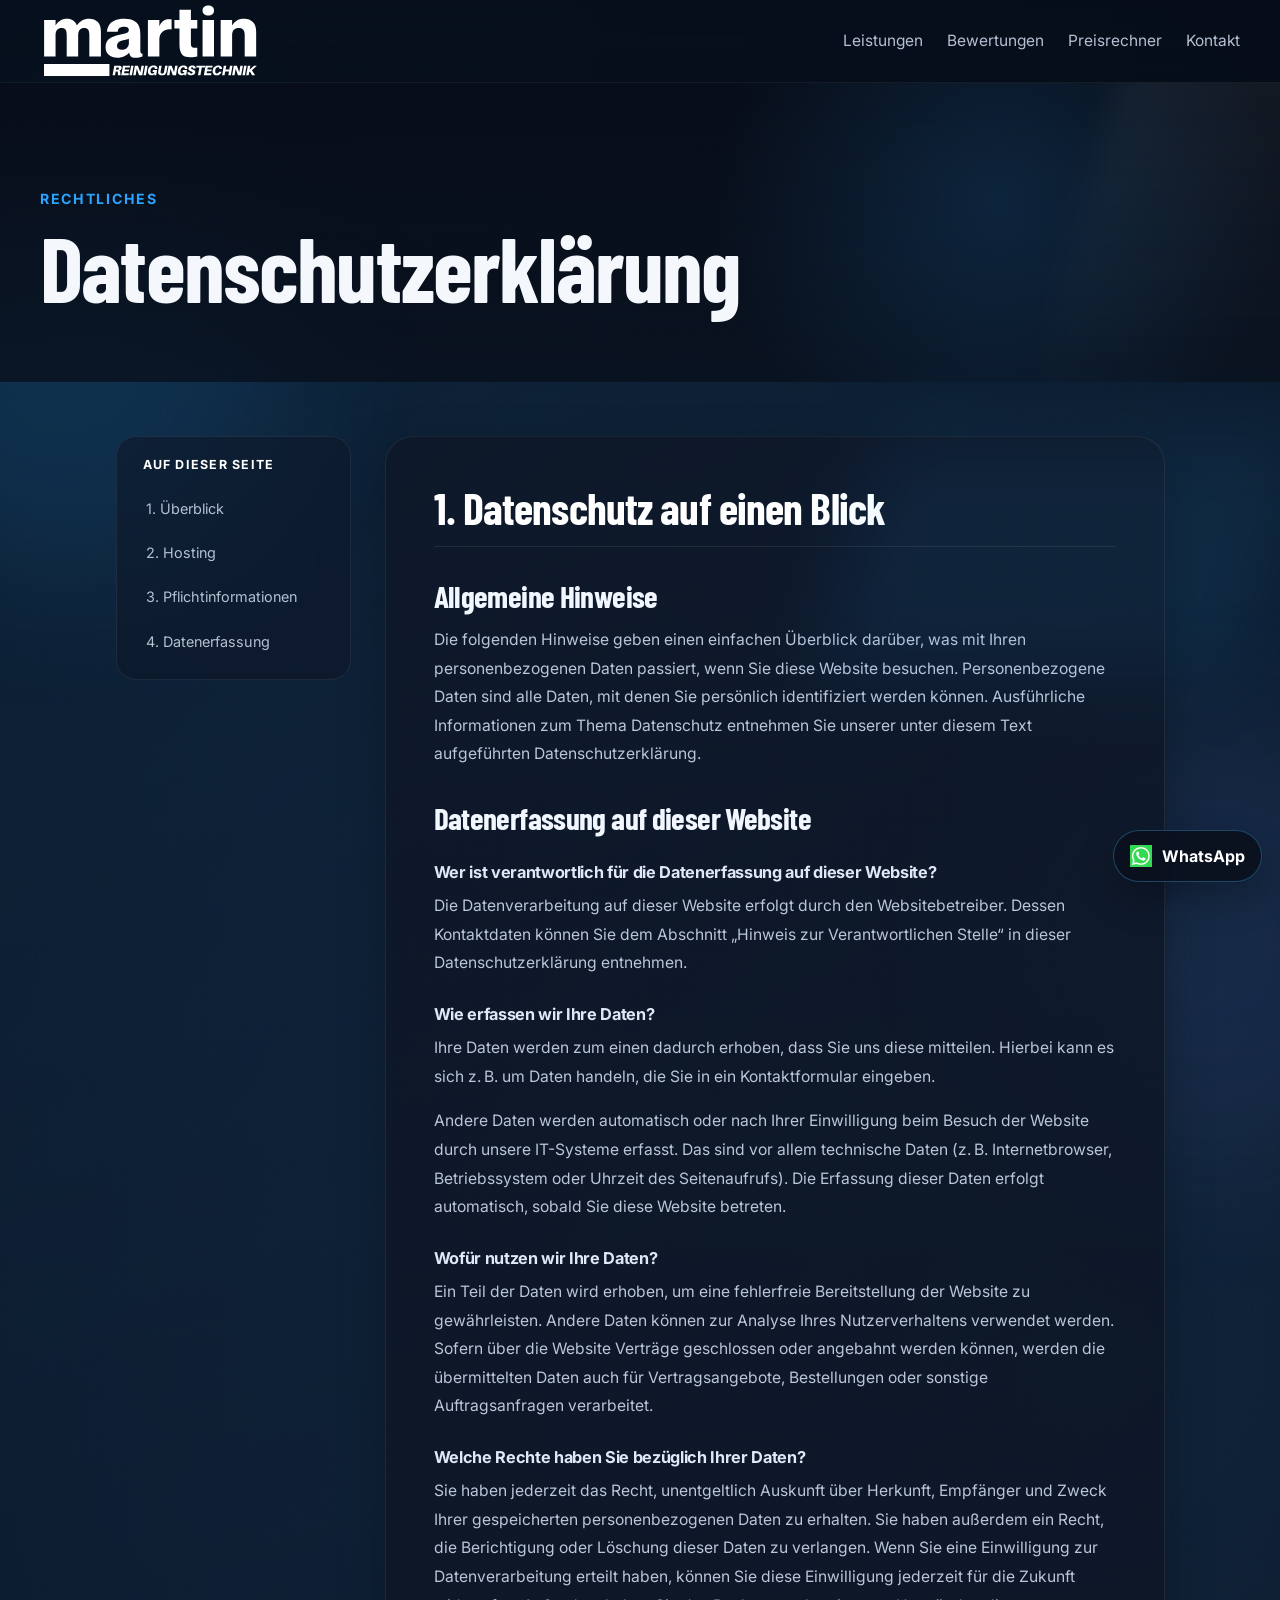
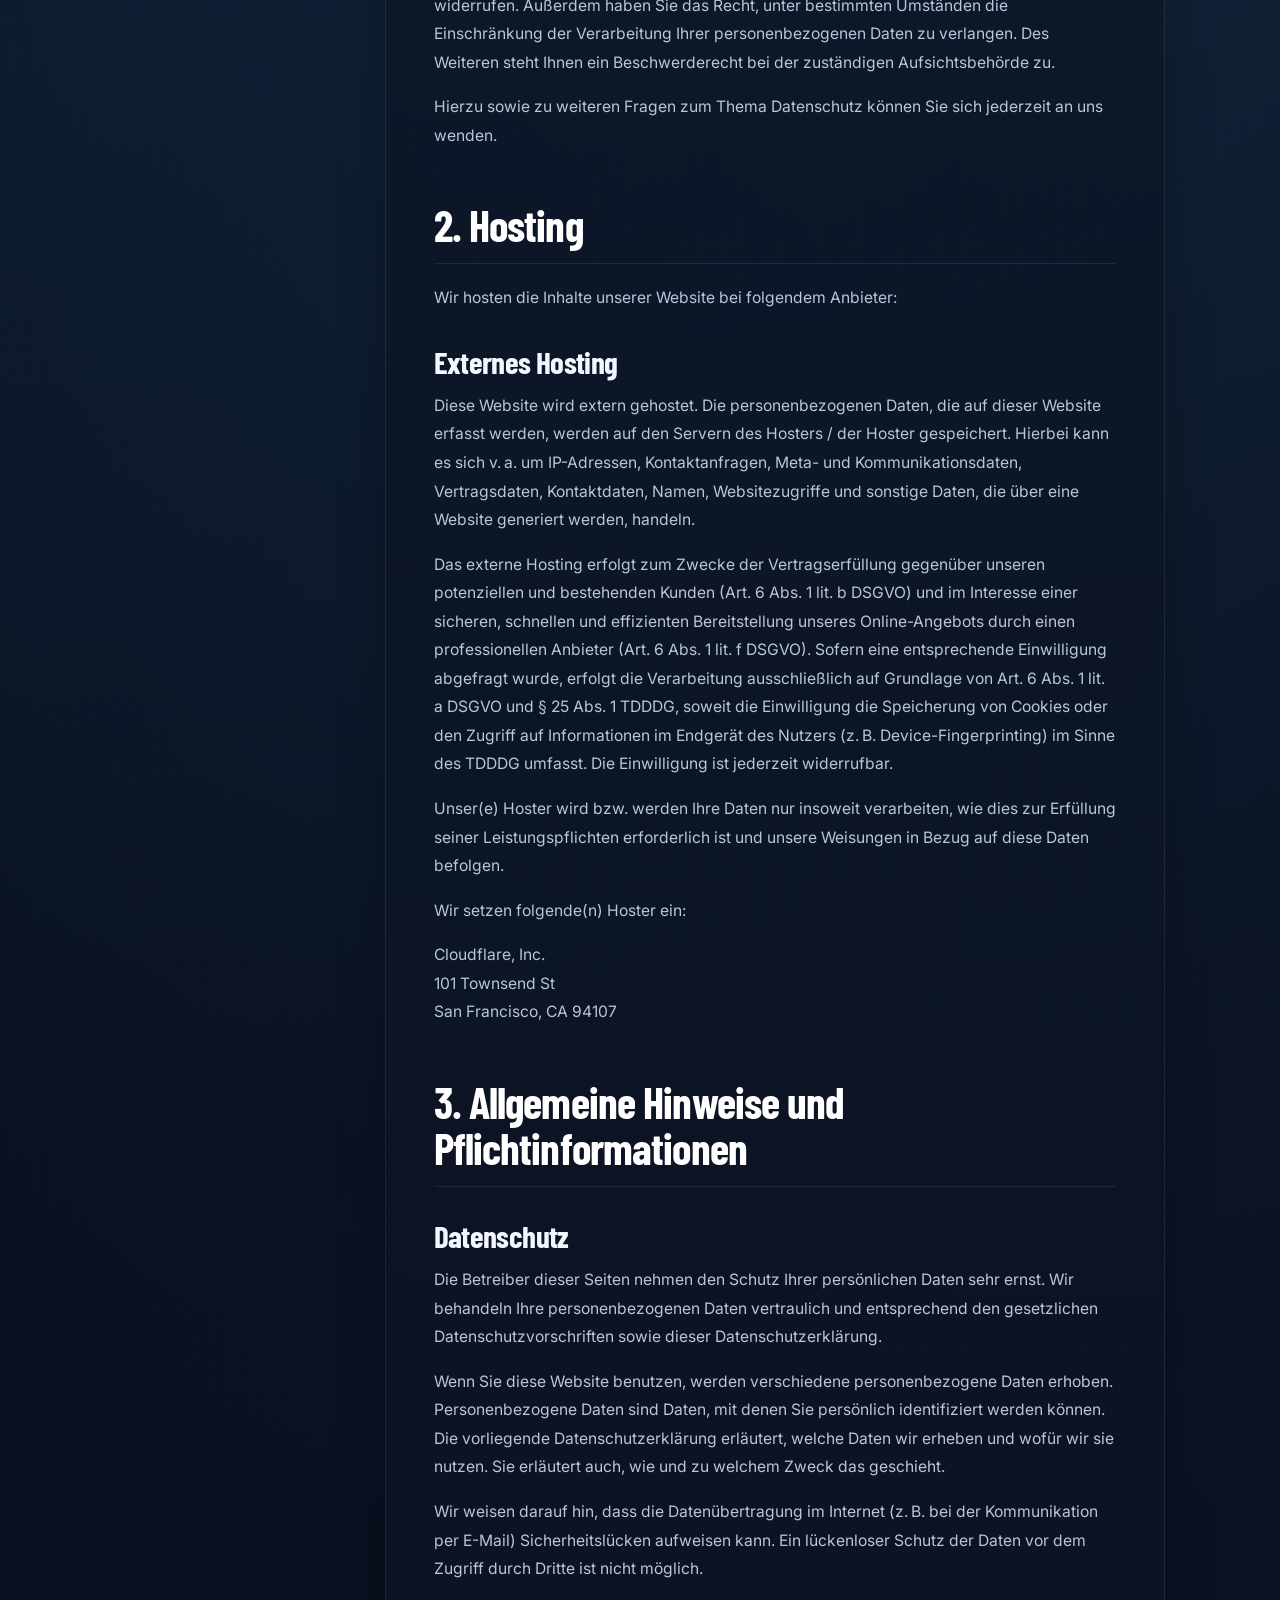
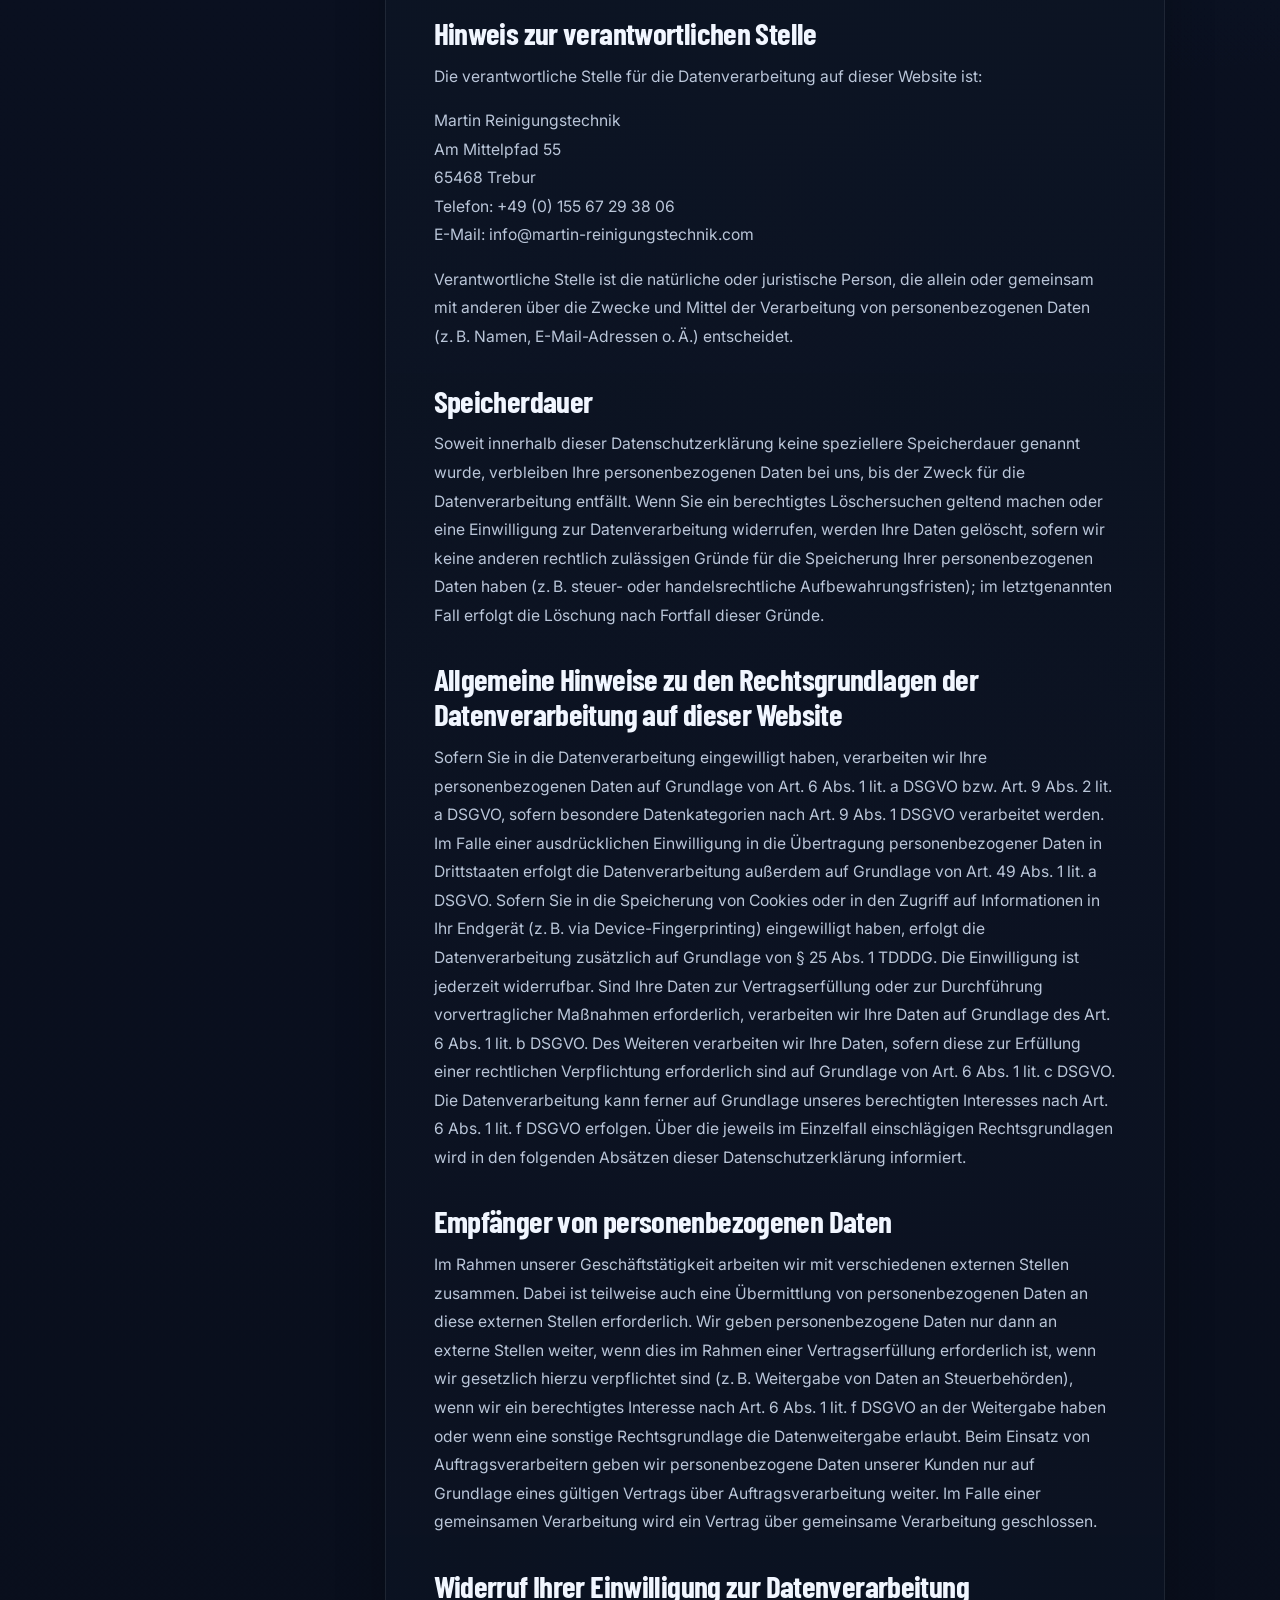
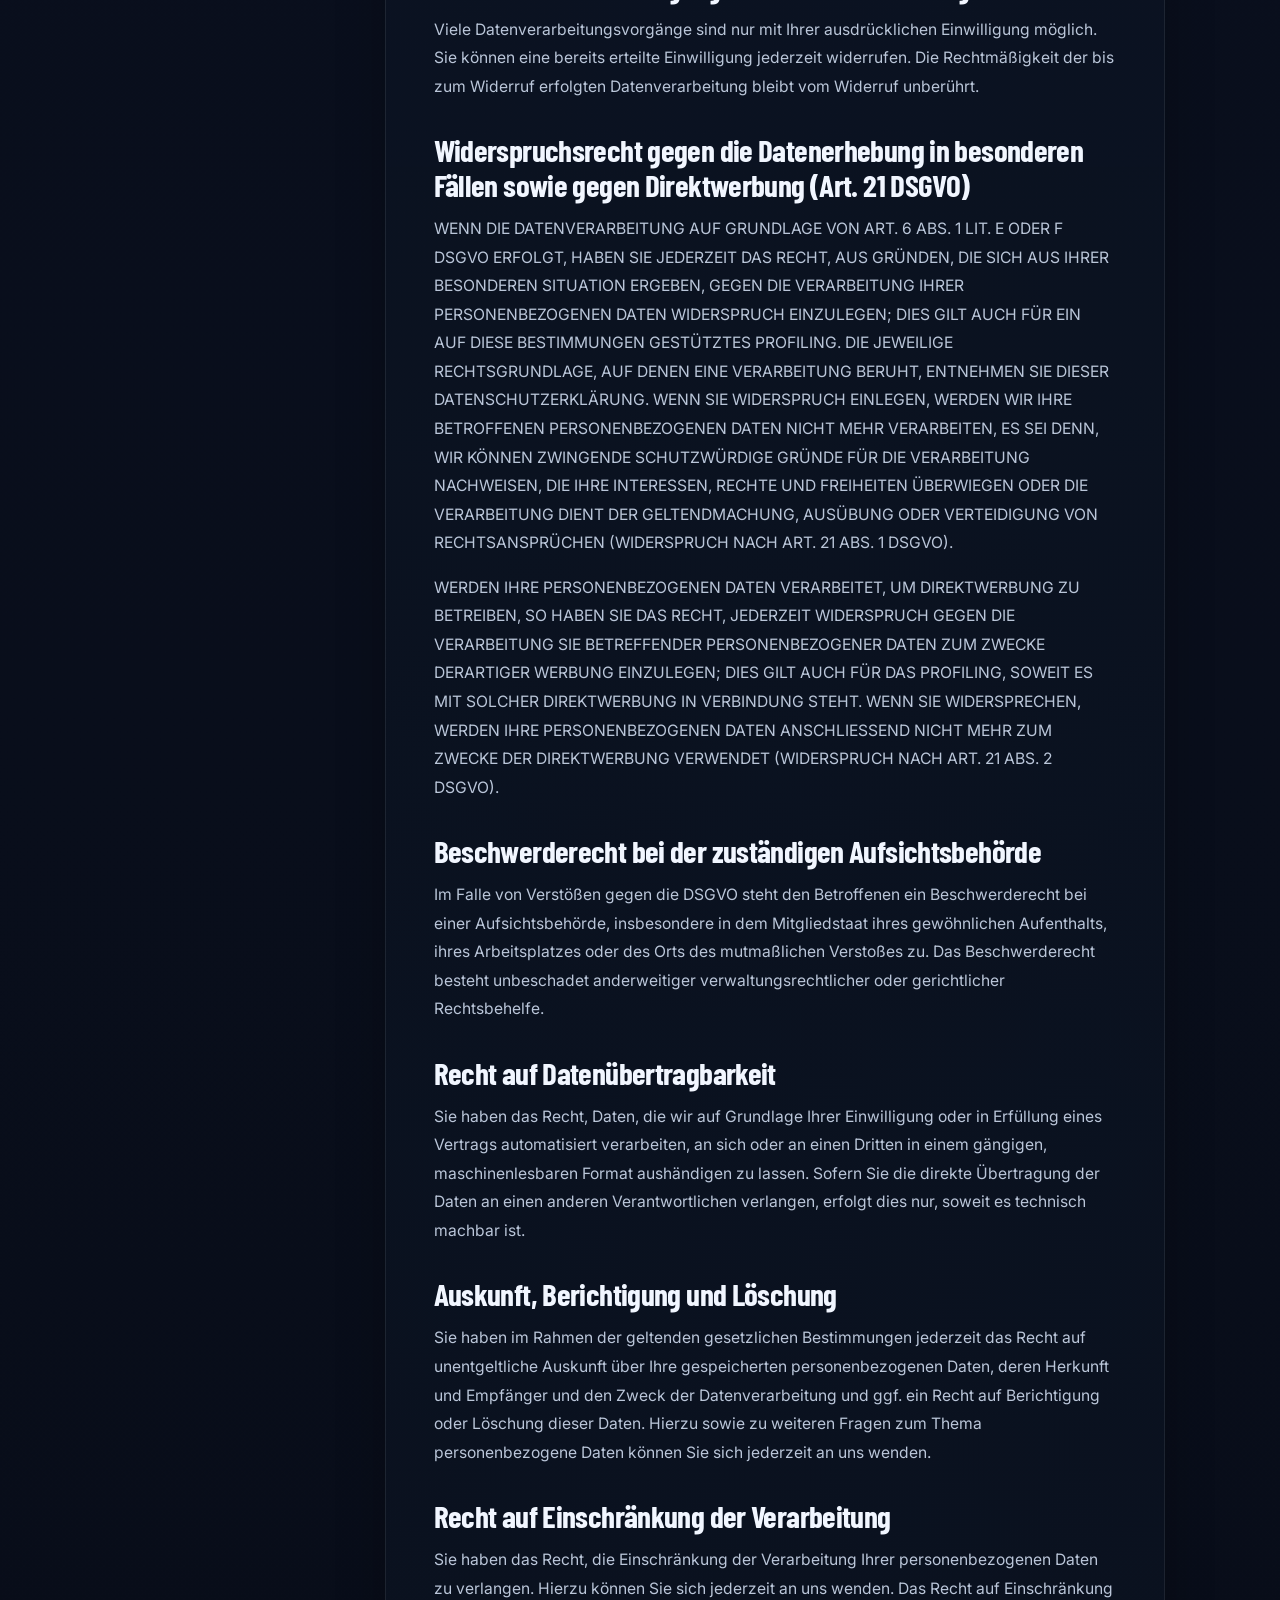
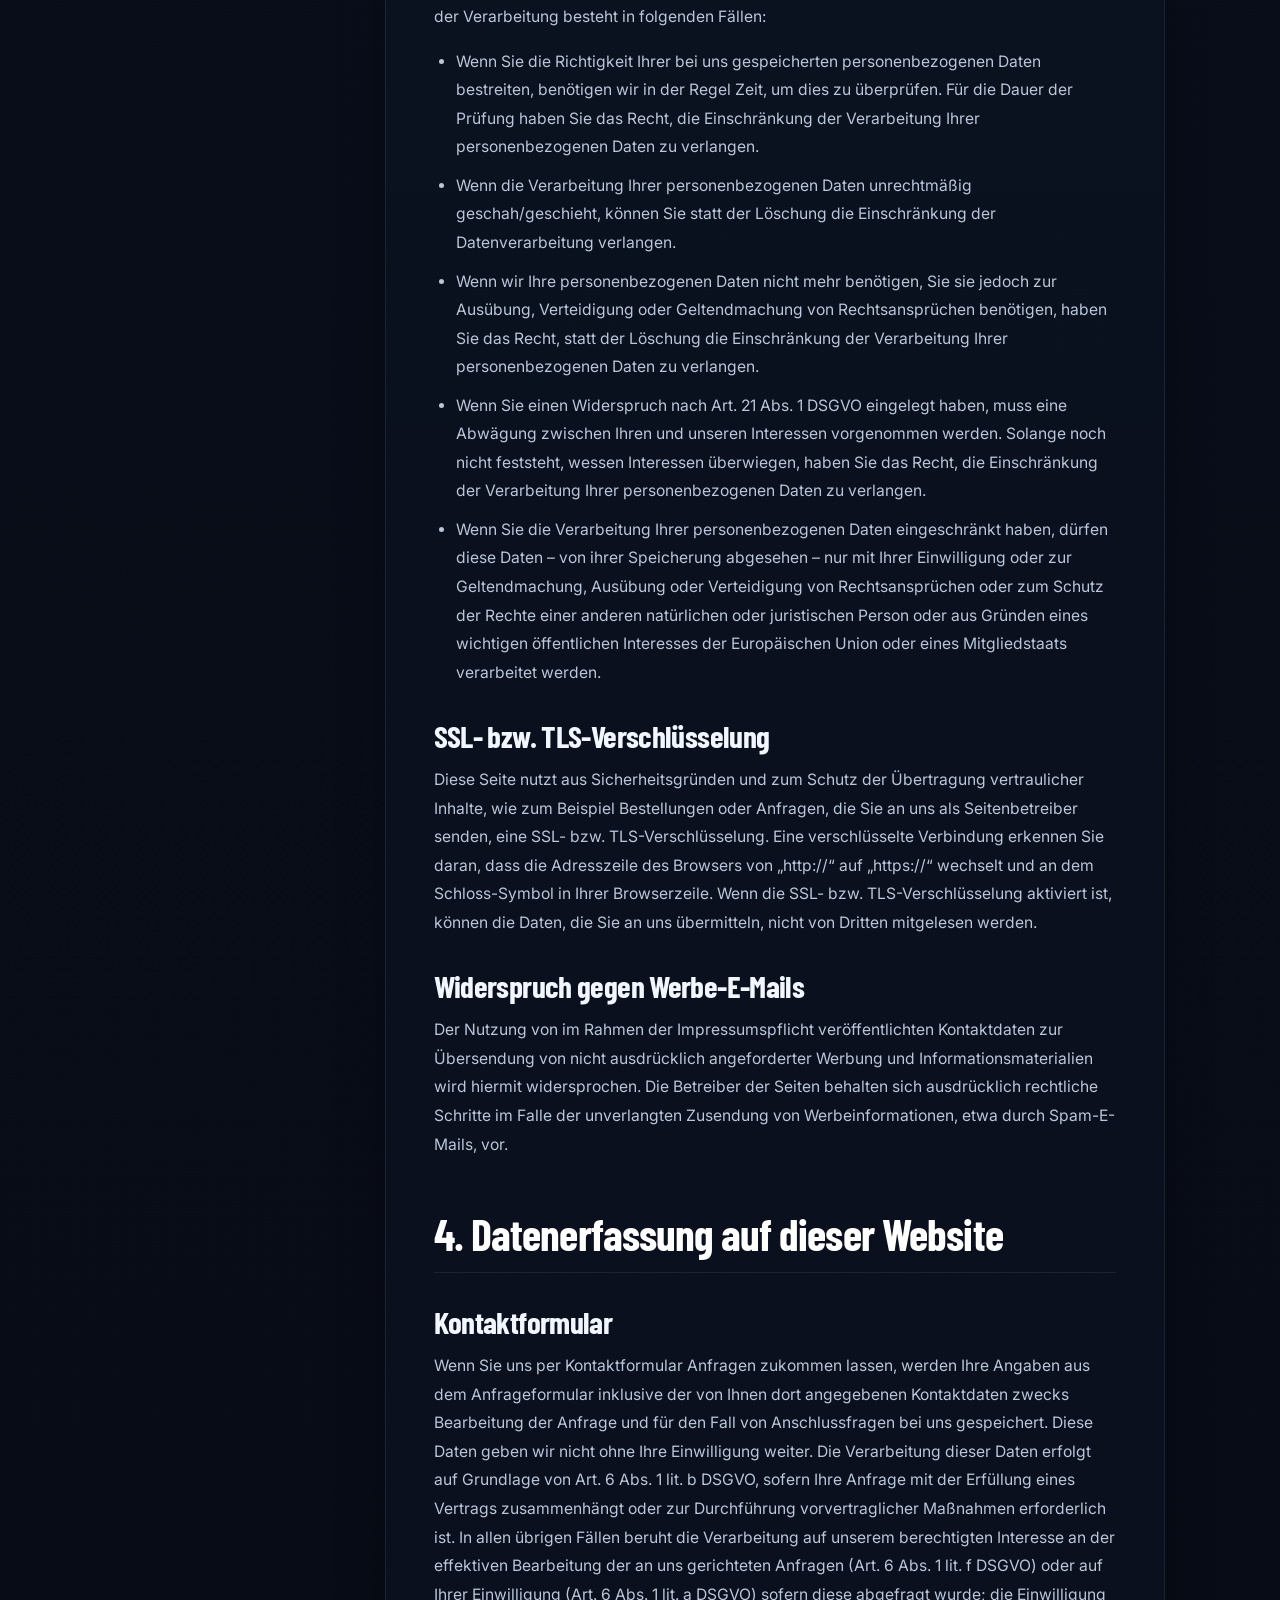
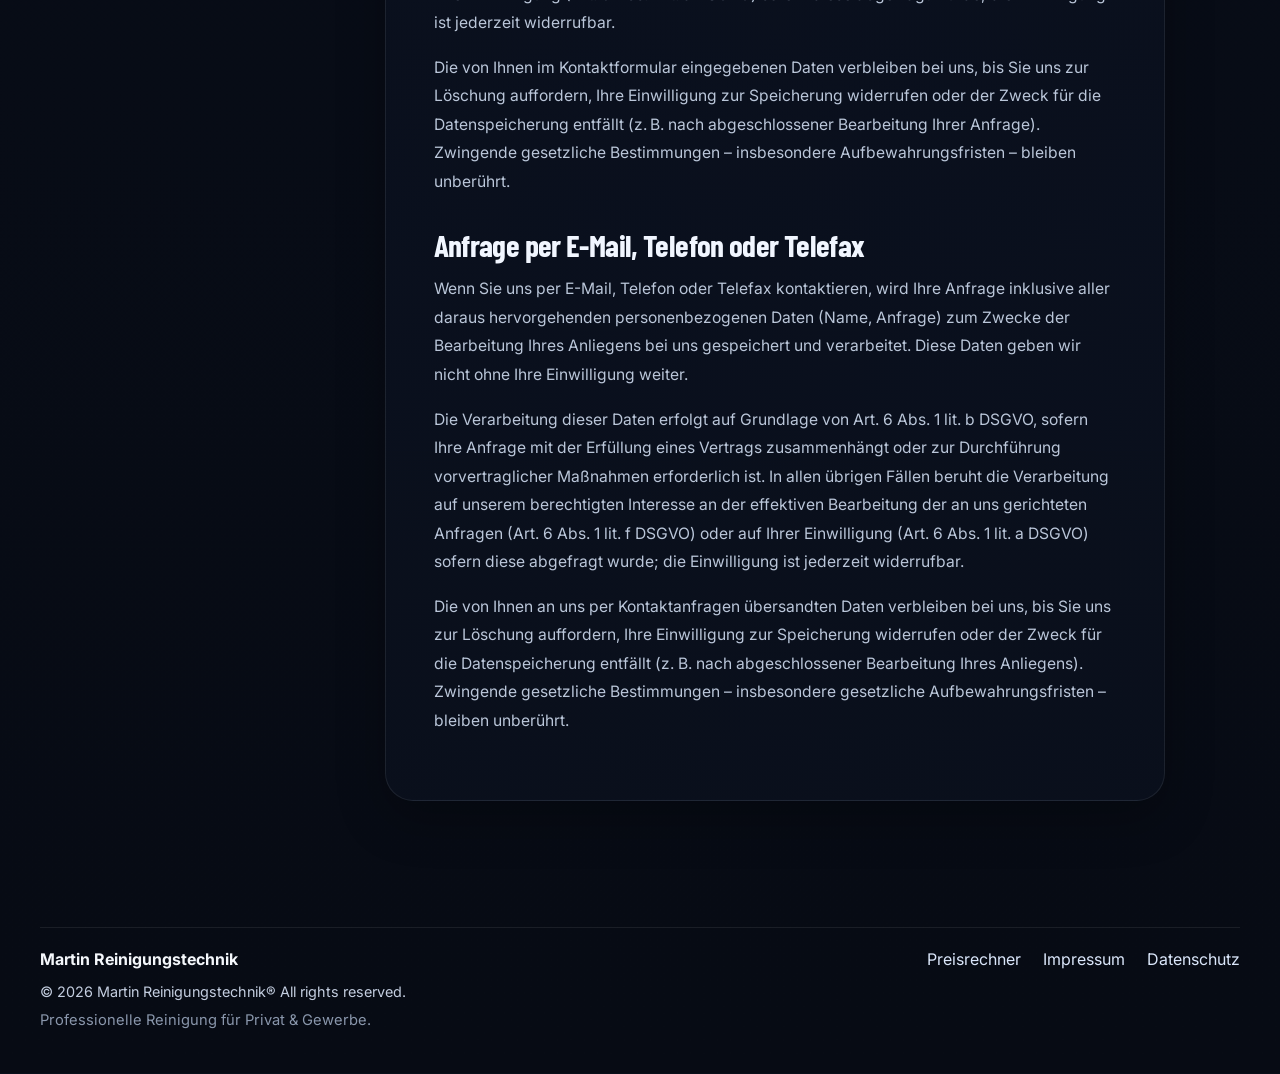
==== datenschutz/index.html @ cf953cb9 "Complete website redesign and add clean URLs" ====
<!DOCTYPE html>
<html lang="de">
<head>
  <meta charset="UTF-8">
  <meta name="viewport" content="width=device-width, initial-scale=1.0">
  <link rel="icon" type="image/png" href="/assets/icons/m.png">
  <link rel="preconnect" href="https://fonts.googleapis.com">
  <link rel="preconnect" href="https://fonts.gstatic.com" crossorigin>
  <link href="https://fonts.googleapis.com/css2?family=Barlow+Condensed:wght@500;600;700;800&family=Inter:wght@400;500;600;700&display=swap" rel="stylesheet">
  <link rel="stylesheet" href="/css/style.css">
  <title>Datenschutzerklärung – Martin Reinigungstechnik</title>
  <meta name="description" content="Datenschutzerklärung von Martin Reinigungstechnik.">
</head>
<body>
<div class="site-shell">
  <div class="topbar">
    <div class="container topbar__inner">
      <a href="/" class="logo" aria-label="Martin Reinigungstechnik Startseite">
        <img src="/assets/icons/Reinigungstechnik-logo.svg" alt="Martin Reinigungstechnik Logo">
      </a>
      <nav class="nav">
        <a href="/#leistungen">Leistungen</a>
        <a href="/#bewertungen">Bewertungen</a>
        <a href="/preisrechner/index.html">Preisrechner</a>
        <a href="/#kontakt">Kontakt</a>
      </nav>
    </div>
  </div>

  <main>
    <section class="page-hero legal-hero">
      <div class="container page-hero__content">
        <div class="page-hero__copy">
          <span class="eyebrow">Rechtliches</span>
          <h1>Datenschutzerklärung</h1>
        </div>
      </div>
    </section>

    <section class="section legal-section">
      <div class="container legal-layout">
        <aside class="legal-nav" aria-label="Inhaltsübersicht Datenschutz">
          <span class="legal-nav__title">Auf dieser Seite</span>
          <a href="#ueberblick">1. Überblick</a>
          <a href="#hosting">2. Hosting</a>
          <a href="#pflichtinformationen">3. Pflichtinformationen</a>
          <a href="#datenerfassung">4. Datenerfassung</a>
        </aside>

        <article class="legal-content legal-content--privacy">
<h2 id="ueberblick">1. Datenschutz auf einen Blick</h2>
<h3>Allgemeine Hinweise</h3>
<p>Die folgenden Hinweise geben einen einfachen Überblick darüber, was mit Ihren personenbezogenen Daten passiert, wenn Sie diese Website besuchen. Personenbezogene Daten sind alle Daten, mit denen Sie persönlich identifiziert werden können. Ausführliche Informationen zum Thema Datenschutz entnehmen Sie unserer unter diesem Text aufgeführten Datenschutzerklärung.</p>
<h3>Datenerfassung auf dieser Website</h3>
<h4>Wer ist verantwortlich für die Datenerfassung auf dieser Website?</h4>
<p>Die Datenverarbeitung auf dieser Website erfolgt durch den Websitebetreiber. Dessen Kontaktdaten können Sie dem Abschnitt „Hinweis zur Verantwortlichen Stelle“ in dieser Datenschutzerklärung entnehmen.</p>
<h4>Wie erfassen wir Ihre Daten?</h4>
<p>Ihre Daten werden zum einen dadurch erhoben, dass Sie uns diese mitteilen. Hierbei kann es sich z. B. um Daten handeln, die Sie in ein Kontaktformular eingeben.</p>
<p>Andere Daten werden automatisch oder nach Ihrer Einwilligung beim Besuch der Website durch unsere IT-Systeme erfasst. Das sind vor allem technische Daten (z. B. Internetbrowser, Betriebssystem oder Uhrzeit des Seitenaufrufs). Die Erfassung dieser Daten erfolgt automatisch, sobald Sie diese Website betreten.</p>
<h4>Wofür nutzen wir Ihre Daten?</h4>
<p>Ein Teil der Daten wird erhoben, um eine fehlerfreie Bereitstellung der Website zu gewährleisten. Andere Daten können zur Analyse Ihres Nutzerverhaltens verwendet werden. Sofern über die Website Verträge geschlossen oder angebahnt werden können, werden die übermittelten Daten auch für Vertragsangebote, Bestellungen oder sonstige Auftragsanfragen verarbeitet.</p>
<h4>Welche Rechte haben Sie bezüglich Ihrer Daten?</h4>
<p>Sie haben jederzeit das Recht, unentgeltlich Auskunft über Herkunft, Empfänger und Zweck Ihrer gespeicherten personenbezogenen Daten zu erhalten. Sie haben außerdem ein Recht, die Berichtigung oder Löschung dieser Daten zu verlangen. Wenn Sie eine Einwilligung zur Datenverarbeitung erteilt haben, können Sie diese Einwilligung jederzeit für die Zukunft widerrufen. Außerdem haben Sie das Recht, unter bestimmten Umständen die Einschränkung der Verarbeitung Ihrer personenbezogenen Daten zu verlangen. Des Weiteren steht Ihnen ein Beschwerderecht bei der zuständigen Aufsichtsbehörde zu.</p>
<p>Hierzu sowie zu weiteren Fragen zum Thema Datenschutz können Sie sich jederzeit an uns wenden.</p>
<h2 id="hosting">2. Hosting</h2>
<p>Wir hosten die Inhalte unserer Website bei folgendem Anbieter:</p>
<h3>Externes Hosting</h3>
<p>Diese Website wird extern gehostet. Die personenbezogenen Daten, die auf dieser Website erfasst werden, werden auf den Servern des Hosters / der Hoster gespeichert. Hierbei kann es sich v. a. um IP-Adressen, Kontaktanfragen, Meta- und Kommunikationsdaten, Vertragsdaten, Kontaktdaten, Namen, Websitezugriffe und sonstige Daten, die über eine Website generiert werden, handeln.</p>
<p>Das externe Hosting erfolgt zum Zwecke der Vertragserfüllung gegenüber unseren potenziellen und bestehenden Kunden (Art. 6 Abs. 1 lit. b DSGVO) und im Interesse einer sicheren, schnellen und effizienten Bereitstellung unseres Online-Angebots durch einen professionellen Anbieter (Art. 6 Abs. 1 lit. f DSGVO). Sofern eine entsprechende Einwilligung abgefragt wurde, erfolgt die Verarbeitung ausschließlich auf Grundlage von Art. 6 Abs. 1 lit. a DSGVO und § 25 Abs. 1 TDDDG, soweit die Einwilligung die Speicherung von Cookies oder den Zugriff auf Informationen im Endgerät des Nutzers (z. B. Device-Fingerprinting) im Sinne des TDDDG umfasst. Die Einwilligung ist jederzeit widerrufbar.</p>
<p>Unser(e) Hoster wird bzw. werden Ihre Daten nur insoweit verarbeiten, wie dies zur Erfüllung seiner Leistungspflichten erforderlich ist und unsere Weisungen in Bezug auf diese Daten befolgen.</p>
<p>Wir setzen folgende(n) Hoster ein:</p>
<p>Cloudflare, Inc.<br/>
101 Townsend St<br/>
San Francisco, CA 94107</p>
<h2 id="pflichtinformationen">3. Allgemeine Hinweise und Pflichtinformationen</h2>
<h3>Datenschutz</h3>
<p>Die Betreiber dieser Seiten nehmen den Schutz Ihrer persönlichen Daten sehr ernst. Wir behandeln Ihre personenbezogenen Daten vertraulich und entsprechend den gesetzlichen Datenschutzvorschriften sowie dieser Datenschutzerklärung.</p>
<p>Wenn Sie diese Website benutzen, werden verschiedene personenbezogene Daten erhoben. Personenbezogene Daten sind Daten, mit denen Sie persönlich identifiziert werden können. Die vorliegende Datenschutzerklärung erläutert, welche Daten wir erheben und wofür wir sie nutzen. Sie erläutert auch, wie und zu welchem Zweck das geschieht.</p>
<p>Wir weisen darauf hin, dass die Datenübertragung im Internet (z. B. bei der Kommunikation per E-Mail) Sicherheitslücken aufweisen kann. Ein lückenloser Schutz der Daten vor dem Zugriff durch Dritte ist nicht möglich.</p>
<h3>Hinweis zur verantwortlichen Stelle</h3>
<p>Die verantwortliche Stelle für die Datenverarbeitung auf dieser Website ist:</p>
<p>Martin Reinigungstechnik<br/>
Am Mittelpfad 55<br/>
65468 Trebur<br/>
Telefon: +49 (0) 155 67 29 38 06<br/>
E-Mail: info@martin-reinigungstechnik.com</p>
<p>Verantwortliche Stelle ist die natürliche oder juristische Person, die allein oder gemeinsam mit anderen über die Zwecke und Mittel der Verarbeitung von personenbezogenen Daten (z. B. Namen, E-Mail-Adressen o. Ä.) entscheidet.</p>
<h3>Speicherdauer</h3>
<p>Soweit innerhalb dieser Datenschutzerklärung keine speziellere Speicherdauer genannt wurde, verbleiben Ihre personenbezogenen Daten bei uns, bis der Zweck für die Datenverarbeitung entfällt. Wenn Sie ein berechtigtes Löschersuchen geltend machen oder eine Einwilligung zur Datenverarbeitung widerrufen, werden Ihre Daten gelöscht, sofern wir keine anderen rechtlich zulässigen Gründe für die Speicherung Ihrer personenbezogenen Daten haben (z. B. steuer- oder handelsrechtliche Aufbewahrungsfristen); im letztgenannten Fall erfolgt die Löschung nach Fortfall dieser Gründe.</p>
<h3>Allgemeine Hinweise zu den Rechtsgrundlagen der Datenverarbeitung auf dieser Website</h3>
<p>Sofern Sie in die Datenverarbeitung eingewilligt haben, verarbeiten wir Ihre personenbezogenen Daten auf Grundlage von Art. 6 Abs. 1 lit. a DSGVO bzw. Art. 9 Abs. 2 lit. a DSGVO, sofern besondere Datenkategorien nach Art. 9 Abs. 1 DSGVO verarbeitet werden. Im Falle einer ausdrücklichen Einwilligung in die Übertragung personenbezogener Daten in Drittstaaten erfolgt die Datenverarbeitung außerdem auf Grundlage von Art. 49 Abs. 1 lit. a DSGVO. Sofern Sie in die Speicherung von Cookies oder in den Zugriff auf Informationen in Ihr Endgerät (z. B. via Device-Fingerprinting) eingewilligt haben, erfolgt die Datenverarbeitung zusätzlich auf Grundlage von § 25 Abs. 1 TDDDG. Die Einwilligung ist jederzeit widerrufbar. Sind Ihre Daten zur Vertragserfüllung oder zur Durchführung vorvertraglicher Maßnahmen erforderlich, verarbeiten wir Ihre Daten auf Grundlage des Art. 6 Abs. 1 lit. b DSGVO. Des Weiteren verarbeiten wir Ihre Daten, sofern diese zur Erfüllung einer rechtlichen Verpflichtung erforderlich sind auf Grundlage von Art. 6 Abs. 1 lit. c DSGVO. Die Datenverarbeitung kann ferner auf Grundlage unseres berechtigten Interesses nach Art. 6 Abs. 1 lit. f DSGVO erfolgen. Über die jeweils im Einzelfall einschlägigen Rechtsgrundlagen wird in den folgenden Absätzen dieser Datenschutzerklärung informiert.</p>
<h3>Empfänger von personenbezogenen Daten</h3>
<p>Im Rahmen unserer Geschäftstätigkeit arbeiten wir mit verschiedenen externen Stellen zusammen. Dabei ist teilweise auch eine Übermittlung von personenbezogenen Daten an diese externen Stellen erforderlich. Wir geben personenbezogene Daten nur dann an externe Stellen weiter, wenn dies im Rahmen einer Vertragserfüllung erforderlich ist, wenn wir gesetzlich hierzu verpflichtet sind (z. B. Weitergabe von Daten an Steuerbehörden), wenn wir ein berechtigtes Interesse nach Art. 6 Abs. 1 lit. f DSGVO an der Weitergabe haben oder wenn eine sonstige Rechtsgrundlage die Datenweitergabe erlaubt. Beim Einsatz von Auftragsverarbeitern geben wir personenbezogene Daten unserer Kunden nur auf Grundlage eines gültigen Vertrags über Auftragsverarbeitung weiter. Im Falle einer gemeinsamen Verarbeitung wird ein Vertrag über gemeinsame Verarbeitung geschlossen.</p>
<h3>Widerruf Ihrer Einwilligung zur Datenverarbeitung</h3>
<p>Viele Datenverarbeitungsvorgänge sind nur mit Ihrer ausdrücklichen Einwilligung möglich. Sie können eine bereits erteilte Einwilligung jederzeit widerrufen. Die Rechtmäßigkeit der bis zum Widerruf erfolgten Datenverarbeitung bleibt vom Widerruf unberührt.</p>
<h3>Widerspruchsrecht gegen die Datenerhebung in besonderen Fällen sowie gegen Direktwerbung (Art. 21 DSGVO)</h3>
<p>WENN DIE DATENVERARBEITUNG AUF GRUNDLAGE VON ART. 6 ABS. 1 LIT. E ODER F DSGVO ERFOLGT, HABEN SIE JEDERZEIT DAS RECHT, AUS GRÜNDEN, DIE SICH AUS IHRER BESONDEREN SITUATION ERGEBEN, GEGEN DIE VERARBEITUNG IHRER PERSONENBEZOGENEN DATEN WIDERSPRUCH EINZULEGEN; DIES GILT AUCH FÜR EIN AUF DIESE BESTIMMUNGEN GESTÜTZTES PROFILING. DIE JEWEILIGE RECHTSGRUNDLAGE, AUF DENEN EINE VERARBEITUNG BERUHT, ENTNEHMEN SIE DIESER DATENSCHUTZERKLÄRUNG. WENN SIE WIDERSPRUCH EINLEGEN, WERDEN WIR IHRE BETROFFENEN PERSONENBEZOGENEN DATEN NICHT MEHR VERARBEITEN, ES SEI DENN, WIR KÖNNEN ZWINGENDE SCHUTZWÜRDIGE GRÜNDE FÜR DIE VERARBEITUNG NACHWEISEN, DIE IHRE INTERESSEN, RECHTE UND FREIHEITEN ÜBERWIEGEN ODER DIE VERARBEITUNG DIENT DER GELTENDMACHUNG, AUSÜBUNG ODER VERTEIDIGUNG VON RECHTSANSPRÜCHEN (WIDERSPRUCH NACH ART. 21 ABS. 1 DSGVO).</p>
<p>WERDEN IHRE PERSONENBEZOGENEN DATEN VERARBEITET, UM DIREKTWERBUNG ZU BETREIBEN, SO HABEN SIE DAS RECHT, JEDERZEIT WIDERSPRUCH GEGEN DIE VERARBEITUNG SIE BETREFFENDER PERSONENBEZOGENER DATEN ZUM ZWECKE DERARTIGER WERBUNG EINZULEGEN; DIES GILT AUCH FÜR DAS PROFILING, SOWEIT ES MIT SOLCHER DIREKTWERBUNG IN VERBINDUNG STEHT. WENN SIE WIDERSPRECHEN, WERDEN IHRE PERSONENBEZOGENEN DATEN ANSCHLIESSEND NICHT MEHR ZUM ZWECKE DER DIREKTWERBUNG VERWENDET (WIDERSPRUCH NACH ART. 21 ABS. 2 DSGVO).</p>
<h3>Beschwerderecht bei der zuständigen Aufsichtsbehörde</h3>
<p>Im Falle von Verstößen gegen die DSGVO steht den Betroffenen ein Beschwerderecht bei einer Aufsichtsbehörde, insbesondere in dem Mitgliedstaat ihres gewöhnlichen Aufenthalts, ihres Arbeitsplatzes oder des Orts des mutmaßlichen Verstoßes zu. Das Beschwerderecht besteht unbeschadet anderweitiger verwaltungsrechtlicher oder gerichtlicher Rechtsbehelfe.</p>
<h3>Recht auf Datenübertragbarkeit</h3>
<p>Sie haben das Recht, Daten, die wir auf Grundlage Ihrer Einwilligung oder in Erfüllung eines Vertrags automatisiert verarbeiten, an sich oder an einen Dritten in einem gängigen, maschinenlesbaren Format aushändigen zu lassen. Sofern Sie die direkte Übertragung der Daten an einen anderen Verantwortlichen verlangen, erfolgt dies nur, soweit es technisch machbar ist.</p>
<h3>Auskunft, Berichtigung und Löschung</h3>
<p>Sie haben im Rahmen der geltenden gesetzlichen Bestimmungen jederzeit das Recht auf unentgeltliche Auskunft über Ihre gespeicherten personenbezogenen Daten, deren Herkunft und Empfänger und den Zweck der Datenverarbeitung und ggf. ein Recht auf Berichtigung oder Löschung dieser Daten. Hierzu sowie zu weiteren Fragen zum Thema personenbezogene Daten können Sie sich jederzeit an uns wenden.</p>
<h3>Recht auf Einschränkung der Verarbeitung</h3>
<p>Sie haben das Recht, die Einschränkung der Verarbeitung Ihrer personenbezogenen Daten zu verlangen. Hierzu können Sie sich jederzeit an uns wenden. Das Recht auf Einschränkung der Verarbeitung besteht in folgenden Fällen:</p>
<ul>
<li>Wenn Sie die Richtigkeit Ihrer bei uns gespeicherten personenbezogenen Daten bestreiten, benötigen wir in der Regel Zeit, um dies zu überprüfen. Für die Dauer der Prüfung haben Sie das Recht, die Einschränkung der Verarbeitung Ihrer personenbezogenen Daten zu verlangen.</li>
<li>Wenn die Verarbeitung Ihrer personenbezogenen Daten unrechtmäßig geschah/geschieht, können Sie statt der Löschung die Einschränkung der Datenverarbeitung verlangen.</li>
<li>Wenn wir Ihre personenbezogenen Daten nicht mehr benötigen, Sie sie jedoch zur Ausübung, Verteidigung oder Geltendmachung von Rechtsansprüchen benötigen, haben Sie das Recht, statt der Löschung die Einschränkung der Verarbeitung Ihrer personenbezogenen Daten zu verlangen.</li>
<li>Wenn Sie einen Widerspruch nach Art. 21 Abs. 1 DSGVO eingelegt haben, muss eine Abwägung zwischen Ihren und unseren Interessen vorgenommen werden. Solange noch nicht feststeht, wessen Interessen überwiegen, haben Sie das Recht, die Einschränkung der Verarbeitung Ihrer personenbezogenen Daten zu verlangen.</li>
<li>Wenn Sie die Verarbeitung Ihrer personenbezogenen Daten eingeschränkt haben, dürfen diese Daten – von ihrer Speicherung abgesehen – nur mit Ihrer Einwilligung oder zur Geltendmachung, Ausübung oder Verteidigung von Rechtsansprüchen oder zum Schutz der Rechte einer anderen natürlichen oder juristischen Person oder aus Gründen eines wichtigen öffentlichen Interesses der Europäischen Union oder eines Mitgliedstaats verarbeitet werden.</li>
</ul>
<h3>SSL- bzw. TLS-Verschlüsselung</h3>
<p>Diese Seite nutzt aus Sicherheitsgründen und zum Schutz der Übertragung vertraulicher Inhalte, wie zum Beispiel Bestellungen oder Anfragen, die Sie an uns als Seitenbetreiber senden, eine SSL- bzw. TLS-Verschlüsselung. Eine verschlüsselte Verbindung erkennen Sie daran, dass die Adresszeile des Browsers von „http://“ auf „https://“ wechselt und an dem Schloss-Symbol in Ihrer Browserzeile. Wenn die SSL- bzw. TLS-Verschlüsselung aktiviert ist, können die Daten, die Sie an uns übermitteln, nicht von Dritten mitgelesen werden.</p>
<h3>Widerspruch gegen Werbe-E-Mails</h3>
<p>Der Nutzung von im Rahmen der Impressumspflicht veröffentlichten Kontaktdaten zur Übersendung von nicht ausdrücklich angeforderter Werbung und Informationsmaterialien wird hiermit widersprochen. Die Betreiber der Seiten behalten sich ausdrücklich rechtliche Schritte im Falle der unverlangten Zusendung von Werbeinformationen, etwa durch Spam-E-Mails, vor.</p>
<h2 id="datenerfassung">4. Datenerfassung auf dieser Website</h2>
<h3>Kontaktformular</h3>
<p>Wenn Sie uns per Kontaktformular Anfragen zukommen lassen, werden Ihre Angaben aus dem Anfrageformular inklusive der von Ihnen dort angegebenen Kontaktdaten zwecks Bearbeitung der Anfrage und für den Fall von Anschlussfragen bei uns gespeichert. Diese Daten geben wir nicht ohne Ihre Einwilligung weiter. Die Verarbeitung dieser Daten erfolgt auf Grundlage von Art. 6 Abs. 1 lit. b DSGVO, sofern Ihre Anfrage mit der Erfüllung eines Vertrags zusammenhängt oder zur Durchführung vorvertraglicher Maßnahmen erforderlich ist. In allen übrigen Fällen beruht die Verarbeitung auf unserem berechtigten Interesse an der effektiven Bearbeitung der an uns gerichteten Anfragen (Art. 6 Abs. 1 lit. f DSGVO) oder auf Ihrer Einwilligung (Art. 6 Abs. 1 lit. a DSGVO) sofern diese abgefragt wurde; die Einwilligung ist jederzeit widerrufbar.</p>
<p>Die von Ihnen im Kontaktformular eingegebenen Daten verbleiben bei uns, bis Sie uns zur Löschung auffordern, Ihre Einwilligung zur Speicherung widerrufen oder der Zweck für die Datenspeicherung entfällt (z. B. nach abgeschlossener Bearbeitung Ihrer Anfrage). Zwingende gesetzliche Bestimmungen – insbesondere Aufbewahrungsfristen – bleiben unberührt.</p>
<h3>Anfrage per E-Mail, Telefon oder Telefax</h3>
<p>Wenn Sie uns per E-Mail, Telefon oder Telefax kontaktieren, wird Ihre Anfrage inklusive aller daraus hervorgehenden personenbezogenen Daten (Name, Anfrage) zum Zwecke der Bearbeitung Ihres Anliegens bei uns gespeichert und verarbeitet. Diese Daten geben wir nicht ohne Ihre Einwilligung weiter.</p>
<p>Die Verarbeitung dieser Daten erfolgt auf Grundlage von Art. 6 Abs. 1 lit. b DSGVO, sofern Ihre Anfrage mit
der Erfüllung eines Vertrags zusammenhängt oder zur Durchführung vorvertraglicher Maßnahmen
erforderlich ist. In allen übrigen Fällen beruht die Verarbeitung auf unserem berechtigten Interesse an der
effektiven Bearbeitung der an uns gerichteten Anfragen (Art. 6 Abs. 1 lit. f DSGVO) oder auf Ihrer
Einwilligung (Art. 6 Abs. 1 lit. a DSGVO) sofern diese abgefragt wurde; die Einwilligung ist jederzeit
widerrufbar.</p>
<p>Die von Ihnen an uns per Kontaktanfragen übersandten Daten verbleiben bei uns, bis Sie uns zur Löschung
auffordern, Ihre Einwilligung zur Speicherung widerrufen oder der Zweck für die Datenspeicherung entfällt
(z. B. nach abgeschlossener Bearbeitung Ihres Anliegens). Zwingende gesetzliche Bestimmungen –
insbesondere gesetzliche Aufbewahrungsfristen – bleiben unberührt.</p>
        </article>
      </div>
    </section>
  </main>

  <footer class="footer">
    <div class="container footer__inner">
      <div class="footer__brand">
        <strong>Martin Reinigungstechnik</strong>
        <p class="footer__copyright">© 2026 Martin Reinigungstechnik® All rights reserved.</p>
        <p class="footer__tagline">Professionelle Reinigung für Privat &amp; Gewerbe.</p>
      </div>
      <div class="footer__links">
        <a href="/preisrechner/index.html">Preisrechner</a>
        <a href="/impressum/index.html">Impressum</a>
        <a href="/datenschutz/index.html">Datenschutz</a>
      </div>
    </div>
  </footer>
</div>

<a href="https://wa.me/4915567298306" target="_blank" rel="noopener noreferrer" class="whatsapp-float" aria-label="Per WhatsApp kontaktieren">
  <img src="/assets/icons/whatsapp logo.png" alt="WhatsApp">
  <span>WhatsApp</span>
</a>

<script src="/js/script.js"></script>
</body>
</html>
---- css/style.css ----
:root {
  --bg: #070b14;
  --bg-soft: #0d1322;
  --bg-panel: rgba(14, 23, 40, 0.78);
  --bg-panel-strong: rgba(10, 16, 29, 0.92);
  --text: #f4f7fb;
  --text-soft: #b5c0d3;
  --accent: #2ba4ff;
  --accent-soft: rgba(43, 164, 255, 0.18);
  --accent-border: rgba(74, 180, 255, 0.82);
  --line: rgba(255, 255, 255, 0.08);
  --shadow: 0 18px 48px rgba(0, 0, 0, 0.25);
  --radius: 22px;
  --radius-small: 14px;
  --content-width: 1200px;
}

* {
  box-sizing: border-box;
}

html {
  scroll-behavior: smooth;
}

body {
  margin: 0;
  padding-top: 82px;
  font-family: 'Inter', sans-serif;
  line-height: 1.65;
  color: var(--text);
  background:
    radial-gradient(circle at top left, rgba(43, 164, 255, 0.14), transparent 30%),
    radial-gradient(circle at 85% 15%, rgba(74, 180, 255, 0.10), transparent 25%),
    linear-gradient(180deg, #060912 0%, #0a1020 34%, #070b14 100%);
  overflow-x: hidden;
}

img {
  max-width: 100%;
  display: block;
}

a {
  color: inherit;
}

button,
input,
textarea,
select {
  font: inherit;
}

.site-shell {
  position: relative;
  isolation: isolate;
}

.site-shell::before,
.site-shell::after {
  content: "";
  position: fixed;
  z-index: -1;
  pointer-events: none;
  width: 28rem;
  height: 28rem;
  border-radius: 50%;
  filter: blur(80px);
  opacity: 0.22;
}

.site-shell::before {
  top: 8rem;
  left: -10rem;
  background: rgba(43, 164, 255, 0.55);
}

.site-shell::after {
  right: -10rem;
  top: 45rem;
  background: rgba(115, 137, 255, 0.40);
}

.container {
  width: min(var(--content-width), calc(100% - 40px));
  margin: 0 auto;
}

.topbar {
  position: fixed;
  inset: 0 0 auto 0;
  z-index: 1000;
  background: rgba(5, 9, 18, 0.66);
  backdrop-filter: blur(18px);
  -webkit-backdrop-filter: blur(18px);
  border-bottom: 1px solid rgba(255, 255, 255, 0.06);
}

.topbar__inner {
  min-height: 82px;
  display: flex;
  align-items: center;
  justify-content: space-between;
  gap: 28px;
}

.logo {
  flex-shrink: 0;
}

.logo img {
  width: min(220px, 30vw);
  min-width: 190px;
  height: auto;
}

.nav {
  display: flex;
  align-items: center;
  justify-content: flex-end;
  flex-wrap: wrap;
  gap: 10px 24px;
}

.nav a {
  color: var(--text-soft);
  text-decoration: none;
  font-size: 0.97rem;
  transition: color 0.2s ease;
}

.nav a:hover {
  color: var(--text);
}

.eyebrow {
  display: inline-block;
  font-size: 0.88rem;
  font-weight: 700;
  letter-spacing: 0.12em;
  text-transform: uppercase;
  color: var(--accent);
  margin-bottom: 14px;
}

h1,
h2,
h3,
h4 {
  margin: 0;
  font-family: 'Barlow Condensed', sans-serif;
  letter-spacing: -0.02em;
  line-height: 0.95;
}

h1 {
  font-size: clamp(3.6rem, 7vw, 5.9rem);
}

h2 {
  font-size: clamp(2.7rem, 5vw, 4.35rem);
}

h3 {
  font-size: clamp(1.55rem, 2.6vw, 2rem);
}

h1 span,
h2 span {
  color: var(--accent);
}

p {
  margin: 0;
  color: var(--text-soft);
}

.btn {
  display: inline-flex;
  align-items: center;
  justify-content: center;
  gap: 10px;
  min-height: 54px;
  padding: 14px 26px;
  border-radius: 14px;
  border: 1px solid transparent;
  text-decoration: none;
  font-weight: 700;
  transition: transform 0.2s ease, border-color 0.2s ease, background 0.2s ease;
  cursor: pointer;
}

.btn:hover {
  transform: translateY(-2px);
}

.btn--primary {
  background: linear-gradient(180deg, #3db2ff 0%, #138fe8 100%);
  color: #fff;
  box-shadow: 0 14px 28px rgba(19, 143, 232, 0.26);
}

.btn--secondary {
  background: rgba(255, 255, 255, 0.04);
  border-color: rgba(255, 255, 255, 0.1);
  color: var(--text);
}

.btn--large {
  min-width: 230px;
}

.btn--full {
  width: 100%;
}

.hero {
  position: relative;
  min-height: calc(100vh - 92px);
  display: flex;
  align-items: center;
  overflow: clip;
}

.hero__bg {
  position: absolute;
  inset: 0;
  background:
    linear-gradient(90deg, rgba(4, 8, 16, 0.94) 0%, rgba(5, 9, 18, 0.86) 45%, rgba(5, 9, 18, 0.48) 100%),
    url('../assets/images/HeadCover.png') center / cover no-repeat;
}

.hero::after {
  content: "";
  position: absolute;
  inset: auto -12% -140px auto;
  width: 42vw;
  height: 320px;
  background: rgba(50, 160, 255, 0.16);
  filter: blur(48px);
  transform: skewX(-22deg);
}

.hero__content {
  position: relative;
  z-index: 1;
  display: grid;
  grid-template-columns: minmax(0, 1.15fr) minmax(290px, 0.7fr);
  gap: 42px;
  align-items: end;
  padding: 84px 0 90px;
}

.hero__copy {
  max-width: 680px;
}

.hero__copy p {
  max-width: 620px;
  font-size: 1.08rem;
  margin-top: 24px;
}

.hero__actions {
  display: flex;
  flex-wrap: wrap;
  gap: 14px;
  margin-top: 30px;
}

.hero__facts {
  display: flex;
  flex-wrap: wrap;
  gap: 12px;
  list-style: none;
  padding: 0;
  margin: 30px 0 0;
}

.hero__facts li {
  padding: 10px 14px;
  background: rgba(255, 255, 255, 0.05);
  border: 1px solid rgba(255, 255, 255, 0.08);
  border-radius: 999px;
  color: #dfe8f8;
  font-size: 0.95rem;
}

.surface-card {
  position: relative;
  align-self: stretch;
  padding: 28px;
  background: linear-gradient(180deg, rgba(11, 19, 35, 0.76), rgba(10, 17, 31, 0.92));
  border: 1px solid rgba(74, 180, 255, 0.2);
  border-radius: var(--radius);
  box-shadow: var(--shadow);
  backdrop-filter: blur(14px);
}

.surface-card::before {
  content: "";
  position: absolute;
  inset: -1px;
  border-radius: inherit;
  background: linear-gradient(135deg, rgba(74, 180, 255, 0.35), transparent 38%, transparent 62%, rgba(74, 180, 255, 0.18));
  z-index: -1;
}

.surface-card__eyebrow {
  display: inline-block;
  margin-bottom: 20px;
  color: #dfe8f8;
  font-size: 0.95rem;
  font-weight: 700;
  letter-spacing: 0.08em;
  text-transform: uppercase;
}

.surface-card__list {
  display: grid;
  gap: 16px;
}

.surface-item {
  padding: 16px;
  background: rgba(255, 255, 255, 0.04);
  border: 1px solid rgba(255, 255, 255, 0.06);
  border-radius: 18px;
}

.surface-item strong {
  display: block;
  margin-bottom: 4px;
  font-size: 1.1rem;
  color: #fff;
}

.surface-item span {
  color: var(--text-soft);
  font-size: 0.95rem;
}

.section {
  position: relative;
  padding: 96px 0;
}

.section::before {
  content: "";
  position: absolute;
  inset: auto 0 auto auto;
  width: 34vw;
  height: 240px;
  background: rgba(43, 164, 255, 0.08);
  filter: blur(40px);
  transform: skewX(-16deg);
  pointer-events: none;
}

.section-heading {
  max-width: 830px;
  margin: 0 auto 44px;
  text-align: center;
}

.section-heading--left {
  margin-left: 0;
  margin-right: 0;
  text-align: left;
}

.section-heading p {
  margin-top: 16px;
  font-size: 1.04rem;
}

.section--dark {
  background: linear-gradient(180deg, rgba(8, 12, 22, 0.42), rgba(8, 12, 22, 0));
}

.section--gradient {
  background:
    linear-gradient(135deg, rgba(8, 12, 22, 0.90) 0%, rgba(10, 17, 30, 0.96) 55%, rgba(18, 28, 49, 0.9) 100%);
}

.service-grid,
.why-grid {
  display: grid;
  grid-template-columns: repeat(4, minmax(0, 1fr));
  gap: 22px;
}

.service-card,
.why-card {
  background: linear-gradient(180deg, rgba(14, 23, 40, 0.78), rgba(10, 16, 29, 0.94));
  border: 1px solid rgba(255, 255, 255, 0.06);
  border-radius: var(--radius);
  padding: 28px 24px;
  box-shadow: var(--shadow);
}

.service-card__icon {
  width: 50px;
  height: 50px;
  display: grid;
  place-items: center;
  margin-bottom: 18px;
  border-radius: 14px;
  background: rgba(43, 164, 255, 0.14);
  color: var(--accent);
  border: 1px solid rgba(43, 164, 255, 0.24);
  font-family: 'Barlow Condensed', sans-serif;
  font-size: 1.3rem;
  font-weight: 700;
}

.service-card p,
.why-card p {
  margin-top: 12px;
}

.ba-container {
  display: grid;
  grid-template-columns: repeat(3, minmax(0, 1fr));
  gap: 24px;
}

.ba-card {
  padding: 10px;
  border-radius: calc(var(--radius) + 2px);
  background: linear-gradient(180deg, rgba(14, 23, 40, 0.68), rgba(10, 16, 29, 0.92));
  border: 1px solid rgba(255, 255, 255, 0.06);
  box-shadow: var(--shadow);
}

.ba-wrap {
  position: relative;
  height: 390px;
  overflow: hidden;
  border-radius: var(--radius);
  border: 1px solid var(--accent-border);
}

.ba-wrap::before {
  content: "";
  position: absolute;
  inset: 0;
  box-shadow: inset 0 0 0 1px rgba(124, 202, 255, 0.18);
  z-index: 5;
  pointer-events: none;
}

.ba-before,
.ba-after {
  position: absolute;
  inset: 0;
  background-size: cover;
  background-position: center;
}

.ba-after {
  clip-path: inset(0 50% 0 0);
}

.ba-handle {
  position: absolute;
  top: 50%;
  left: 50%;
  width: 54px;
  height: 54px;
  border-radius: 50%;
  background: #fff;
  color: #111;
  transform: translate(-50%, -50%);
  z-index: 4;
  box-shadow: 0 10px 22px rgba(0, 0, 0, 0.25);
  display: grid;
  place-items: center;
  cursor: ew-resize;
}

.ba-handle::before {
  content: "↔";
  font-size: 1.2rem;
  font-weight: 700;
}

.ba-handle::after {
  content: "";
  position: absolute;
  top: -180px;
  bottom: -180px;
  left: 50%;
  width: 2px;
  background: rgba(255, 255, 255, 0.9);
  transform: translateX(-50%);
}

.ba-label {
  position: absolute;
  top: 16px;
  z-index: 4;
  padding: 8px 12px;
  border-radius: 999px;
  background: rgba(4, 8, 16, 0.72);
  border: 1px solid rgba(255, 255, 255, 0.1);
  font-size: 0.86rem;
  font-weight: 700;
  letter-spacing: 0.04em;
  text-transform: uppercase;
}

.ba-label--left {
  left: 16px;
}

.ba-label--right {
  right: 16px;
}

.why-grid {
  margin-bottom: 26px;
}

.reviews {
  padding-top: 36px;
}

.reviews-marquee {
  position: relative;
  overflow: hidden;
  mask-image: linear-gradient(to right, transparent 0, black 8%, black 92%, transparent 100%);
  -webkit-mask-image: linear-gradient(to right, transparent 0, black 8%, black 92%, transparent 100%);
}

.reviews-track {
  display: flex;
  gap: 22px;
  width: max-content;
  animation: marquee 36s linear infinite;
}

.reviews-track:hover {
  animation-play-state: paused;
}

.review-card {
  width: min(370px, 78vw);
  min-height: 290px;
  padding: 28px;
  border-radius: 26px;
  background: #f5f7fb;
  color: #2e3442;
  box-shadow: 0 24px 55px rgba(0, 0, 0, 0.25);
}

.review-card p {
  color: #474f61;
  margin: 22px 0 30px;
}

.review-card__brand,
.review-card__footer {
  display: flex;
  align-items: center;
  justify-content: space-between;
  gap: 16px;
}

.review-card__footer {
  margin-top: auto;
}

.review-card__footer strong {
  color: #20263a;
}

.review-card__footer span {
  font-size: 0.9rem;
  color: #697387;
}

.google-wordmark {
  display: inline-flex;
  font-size: 2rem;
  line-height: 1;
  font-family: Arial, Helvetica, sans-serif;
  font-weight: 500;
  color: #4285f4;
}

.google-wordmark::first-letter {
  color: #4285f4;
}

.review-stars {
  font-size: 1rem;
  letter-spacing: 0.12em;
  color: #ffb400;
}

.section--price-cta {
  overflow: clip;
}

.price-cta {
  position: relative;
  display: grid;
  grid-template-columns: 1.2fr 1fr;
  gap: 28px 42px;
  padding: 54px;
  border-radius: 32px;
  background:
    linear-gradient(90deg, rgba(8, 13, 24, 0.96) 0%, rgba(9, 14, 25, 0.96) 62%, rgba(13, 20, 34, 0.9) 100%);
  border: 1px solid rgba(255, 255, 255, 0.06);
  box-shadow: var(--shadow);
}

.price-cta::before,
.page-hero::before {
  content: "";
  position: absolute;
  inset: -30px -14% -40px auto;
  width: 30%;
  background: linear-gradient(180deg, rgba(255,255,255,0.08), rgba(255,255,255,0));
  filter: blur(16px);
  transform: skewX(-16deg);
  opacity: 0.7;
}

.price-cta__copy p {
  margin-top: 18px;
  max-width: 650px;
  font-size: 1.05rem;
}

.price-cta__features {
  display: grid;
  grid-template-columns: repeat(2, minmax(0, 1fr));
  gap: 20px;
}

.mini-feature {
  padding: 0 4px 0 0;
}

.mini-feature p {
  margin-top: 14px;
}

.price-cta__action {
  grid-column: 1 / -1;
}

.faq__container {
  display: grid;
  grid-template-columns: 0.8fr 1.2fr;
  gap: 44px;
}

.faq-list {
  display: grid;
  gap: 14px;
}

.faq-item {
  background: rgba(255, 255, 255, 0.04);
  border: 1px solid rgba(255, 255, 255, 0.08);
  border-radius: 18px;
  overflow: hidden;
}

.faq-question {
  width: 100%;
  background: transparent;
  border: 0;
  color: #fff;
  text-align: left;
  padding: 20px 24px;
  display: flex;
  justify-content: space-between;
  gap: 16px;
  cursor: pointer;
  font-family: 'Barlow Condensed', sans-serif;
  font-size: 1.55rem;
}

.faq-question::after {
  content: "+";
  flex-shrink: 0;
  color: var(--accent);
}

.faq-item.is-open .faq-question::after {
  content: "–";
}

.faq-answer {
  display: none;
  padding: 0 24px 22px;
}

.faq-item.is-open .faq-answer {
  display: block;
}

.section--contact {
  padding-top: 70px;
}

.contact-layout {
  display: grid;
  grid-template-columns: 0.85fr 1.15fr;
  gap: 34px;
  align-items: start;
}

.contact-copy .eyebrow {
  margin-bottom: 6px;
}

.contact-copy h2 {
  line-height: 1.04;
  margin-bottom: 18px;
}

.contact-copy > p {
  line-height: 1.8;
}

.contact-points {
  list-style: none;
  padding: 0;
  margin: 22px 0 0;
  display: grid;
  gap: 10px;
}

.contact-points li {
  color: #dce6f8;
  position: relative;
  padding-left: 20px;
}

.contact-points li::before {
  content: "";
  position: absolute;
  top: 10px;
  left: 0;
  width: 8px;
  height: 8px;
  border-radius: 50%;
  background: var(--accent);
}

.contact-form,
.calculator-panel,
.result-panel {
  background: linear-gradient(180deg, rgba(14, 23, 40, 0.82), rgba(10, 16, 29, 0.96));
  border: 1px solid rgba(255, 255, 255, 0.08);
  border-radius: 28px;
  box-shadow: var(--shadow);
}

.contact-form {
  padding: 30px;
}

.form-grid {
  display: grid;
  grid-template-columns: repeat(2, minmax(0, 1fr));
  gap: 18px;
}

.form-grid--calculator {
  grid-template-columns: repeat(2, minmax(0, 1fr));
}

.form-field {
  display: flex;
  flex-direction: column;
  gap: 8px;
}

.form-field--full {
  grid-column: 1 / -1;
}

.form-field label,
.checkbox-label {
  color: #e6eefc;
  font-weight: 600;
  font-size: 0.95rem;
}

.form-field input,
.form-field textarea,
.form-field select,
.range-group input {
  width: 100%;
  background: rgba(255, 255, 255, 0.05);
  border: 1px solid rgba(255, 255, 255, 0.1);
  color: #fff;
  border-radius: 14px;
  padding: 14px 15px;
}

.form-field input[type="file"] {
  padding: 12px;
}

.form-field input::placeholder,
.form-field textarea::placeholder {
  color: #97a5bc;
}

/* Native Auswahlmenüs passend zum dunklen Seitendesign */
.form-field select {
  color-scheme: dark;
  background-color: #111a2a;
  color: var(--text);
}

.form-field select option {
  background: #111a2a;
  color: var(--text);
}

.form-field select option:checked {
  background: #1769d1;
  color: #fff;
}

.form-field textarea {
  min-height: 145px;
  resize: vertical;
}

.form-field small,
.result-note,
.result-disclaimer {
  color: #97a5bc;
}

.form-feedback {
  margin-top: 16px;
  padding: 14px 16px;
  background: rgba(43, 164, 255, 0.12);
  border: 1px solid rgba(43, 164, 255, 0.25);
  border-radius: 14px;
  color: #dceeff;
}

.page-hero {
  position: relative;
  overflow: hidden;
  padding: 140px 0 90px;
}

.page-hero__content {
  position: relative;
}

.page-hero__copy {
  position: relative;
  z-index: 1;
  max-width: 760px;
}

.page-hero__copy p {
  margin-top: 22px;
  max-width: 650px;
  font-size: 1.06rem;
}

.page-hero__copy .btn {
  margin-top: 28px;
}

.calculator-layout {
  display: grid;
  grid-template-columns: 1.1fr 0.9fr;
  gap: 28px;
  align-items: start;
}

.calculator-panel {
  padding: 32px;
}

.result-panel {
  padding: 28px;
  position: sticky;
  top: 108px;
}

.range-group {
  display: grid;
  gap: 12px;
}

.checkbox-field {
  margin-top: 4px;
}

.checkbox-label {
  display: flex;
  align-items: center;
  gap: 12px;
}

.checkbox-label input {
  width: auto;
}

.result-line,
.result-total {
  display: flex;
  justify-content: space-between;
  gap: 18px;
  padding: 14px 0;
  border-bottom: 1px solid rgba(255, 255, 255, 0.08);
}

.result-total {
  margin-top: 8px;
  padding-top: 20px;
  font-size: 1.1rem;
}

.result-total strong {
  font-size: 2rem;
  font-family: 'Barlow Condensed', sans-serif;
  color: var(--accent);
}

.result-note {
  margin-top: 18px;
}

.result-disclaimer {
  margin-top: 14px;
  margin-bottom: 18px;
  font-size: 0.92rem;
}

input[type="range"] {
  -webkit-appearance: none;
  appearance: none;
  height: 6px;
  padding: 0;
  background: rgba(255, 255, 255, 0.18);
  border: none;
  border-radius: 999px;
}

input[type="range"]::-webkit-slider-thumb {
  -webkit-appearance: none;
  appearance: none;
  width: 18px;
  height: 18px;
  border-radius: 50%;
  background: var(--accent);
  cursor: pointer;
  box-shadow: 0 0 0 5px rgba(43, 164, 255, 0.16);
}

input[type="range"]::-moz-range-thumb {
  width: 18px;
  height: 18px;
  border-radius: 50%;
  border: none;
  background: var(--accent);
  cursor: pointer;
  box-shadow: 0 0 0 5px rgba(43, 164, 255, 0.16);
}

.text-page {
  width: min(900px, calc(100% - 40px));
  margin: 60px auto 90px;
  padding: 28px;
  background: linear-gradient(180deg, rgba(14, 23, 40, 0.82), rgba(10, 16, 29, 0.96));
  border: 1px solid rgba(255, 255, 255, 0.08);
  border-radius: 28px;
  box-shadow: var(--shadow);
  text-align: left;
}

.text-page h1,
.text-page h2,
.text-page h3,
.text-page h4 {
  line-height: 1.04;
  margin-bottom: 14px;
}

.text-page h1 {
  font-size: clamp(2.8rem, 5vw, 4rem);
}

.text-page h2 {
  font-size: clamp(1.9rem, 3vw, 2.5rem);
  margin-top: 32px;
}

.text-page h3 {
  font-size: 1.5rem;
  margin-top: 20px;
}

.text-page h4 {
  font-size: 1.2rem;
  margin-top: 16px;
  font-family: 'Inter', sans-serif;
}

.text-page p {
  margin-bottom: 14px;
}

.footer {
  padding: 30px 0 42px;
}

.footer__inner {
  display: flex;
  justify-content: space-between;
  gap: 20px;
  flex-wrap: wrap;
  padding-top: 18px;
  border-top: 1px solid rgba(255, 255, 255, 0.08);
}


.footer__brand {
  display: grid;
  gap: 4px;
}

.footer__copyright {
  margin-top: 4px;
  color: #c4cee0;
  font-size: 0.9rem;
}

.footer__tagline {
  color: #8996ab;
  font-size: 0.92rem;
}

.footer__links {
  display: flex;
  flex-wrap: wrap;
  gap: 14px 22px;
}

.footer a {
  text-decoration: none;
  color: #dbe7fb;
}

.footer a:hover {
  color: #fff;
}

.whatsapp-float {
  position: fixed;
  right: 18px;
  bottom: 18px;
  z-index: 1100;
  display: inline-flex;
  align-items: center;
  gap: 10px;
  padding: 12px 16px;
  border-radius: 999px;
  background: rgba(10, 16, 29, 0.92);
  border: 1px solid rgba(74, 180, 255, 0.32);
  box-shadow: 0 16px 36px rgba(0, 0, 0, 0.28);
  text-decoration: none;
}

.whatsapp-float img {
  width: 22px;
  height: 22px;
}

.whatsapp-float span {
  color: #fff;
  font-weight: 700;
}

@keyframes marquee {
  from {
    transform: translateX(0);
  }
  to {
    transform: translateX(calc(-50% - 11px));
  }
}

@media (max-width: 1100px) {
  .hero__content,
  .price-cta,
  .faq__container,
  .contact-layout,
  .calculator-layout {
    grid-template-columns: 1fr;
  }

  .service-grid,
  .why-grid,
  .ba-container {
    grid-template-columns: repeat(2, minmax(0, 1fr));
  }

  .price-cta__features {
    grid-template-columns: 1fr 1fr;
  }

  .result-panel {
    position: static;
  }
}

@media (max-width: 760px) {
  body {
    padding-top: 108px;
  }

  .topbar__inner {
    min-height: auto;
    padding: 14px 0;
    flex-direction: column;
    align-items: flex-start;
  }

  .logo img {
    width: min(210px, 70vw);
  }

  .nav {
    gap: 8px 18px;
  }

  .hero {
    min-height: auto;
  }

  .hero__content {
    padding: 52px 0 74px;
  }

  .section {
    padding: 78px 0;
  }

  .service-grid,
  .why-grid,
  .ba-container,
  .price-cta__features,
  .form-grid,
  .form-grid--calculator {
    grid-template-columns: 1fr;
  }

  .ba-wrap {
    height: 320px;
  }

  .price-cta {
    padding: 32px 24px;
  }

  .contact-form,
  .calculator-panel,
  .result-panel,
  .text-page {
    padding: 24px;
  }

  .faq-question {
    font-size: 1.35rem;
  }

  .whatsapp-float span {
    display: none;
  }
}

/* ===== RECHTLICHE SEITEN ===== */
.legal-hero {
  padding-top: 108px;
  padding-bottom: 66px;
  min-height: 360px;
  display: flex;
  align-items: center;
  background:
    radial-gradient(circle at 78% 40%, rgba(43, 164, 255, 0.15), transparent 28%),
    linear-gradient(180deg, rgba(8, 13, 24, 0.96), rgba(8, 13, 24, 0.72));
}

.legal-hero .page-hero__copy {
  max-width: 720px;
}

.legal-hero h1 {
  font-size: clamp(3.7rem, 7vw, 6rem);
  overflow-wrap: anywhere;
}

.legal-section {
  padding-top: 54px;
}

.legal-layout {
  display: grid;
  grid-template-columns: 235px minmax(0, 780px);
  justify-content: center;
  align-items: start;
  gap: 34px;
}

.legal-layout--compact {
  grid-template-columns: 235px minmax(0, 700px);
}

.legal-nav {
  position: sticky;
  top: 112px;
  display: grid;
  gap: 5px;
  padding: 18px;
  background: rgba(14, 23, 40, 0.58);
  border: 1px solid rgba(255, 255, 255, 0.07);
  border-radius: 20px;
  backdrop-filter: blur(14px);
  -webkit-backdrop-filter: blur(14px);
}

.legal-nav__title {
  display: block;
  margin: 0 8px 8px;
  color: #fff;
  font-size: 0.78rem;
  font-weight: 700;
  letter-spacing: 0.1em;
  text-transform: uppercase;
}

.legal-nav a {
  padding: 10px 11px;
  border-radius: 12px;
  color: var(--text-soft);
  text-decoration: none;
  font-size: 0.9rem;
  line-height: 1.35;
  transition: color 0.2s ease, background 0.2s ease;
}

.legal-nav a:hover {
  color: #fff;
  background: rgba(43, 164, 255, 0.11);
}

.legal-content {
  min-width: 0;
  padding: clamp(26px, 5vw, 48px);
  background: linear-gradient(180deg, rgba(14, 23, 40, 0.82), rgba(10, 16, 29, 0.96));
  border: 1px solid rgba(255, 255, 255, 0.08);
  border-radius: 28px;
  box-shadow: var(--shadow);
  overflow-wrap: anywhere;
  hyphens: auto;
}

.legal-content > h2,
.legal-block h2 {
  scroll-margin-top: 118px;
  font-size: clamp(2rem, 4vw, 2.75rem);
  line-height: 1.05;
  margin: 0 0 20px;
  padding-bottom: 15px;
  border-bottom: 1px solid rgba(255, 255, 255, 0.08);
  color: #fff;
}

.legal-content > h2:not(:first-child) {
  margin-top: 52px;
}

.legal-content h3 {
  font-size: clamp(1.55rem, 3vw, 1.95rem);
  line-height: 1.12;
  margin: 32px 0 12px;
  color: #f1f6ff;
}

.legal-content h4 {
  margin: 24px 0 8px;
  font-family: 'Inter', sans-serif;
  font-size: 1.02rem;
  line-height: 1.5;
  color: #dfe8f8;
}

.legal-content p,
.legal-content li {
  color: #bac6d9;
  font-size: 0.98rem;
  line-height: 1.82;
}

.legal-content p {
  margin: 0 0 16px;
}

.legal-content ul,
.legal-content ol {
  margin: 12px 0 22px;
  padding-left: 22px;
}

.legal-content li + li {
  margin-top: 10px;
}

.legal-block {
  scroll-margin-top: 118px;
}

.legal-block + .legal-block {
  margin-top: 38px;
  padding-top: 38px;
  border-top: 1px solid rgba(255, 255, 255, 0.07);
}

.legal-block h2 {
  padding-bottom: 0;
  border-bottom: 0;
}

.legal-content--privacy p[style*="text-transform"],
.legal-content--privacy p strong {
  overflow-wrap: anywhere;
}

@media (max-width: 920px) {
  .legal-layout,
  .legal-layout--compact {
    grid-template-columns: minmax(0, 780px);
  }

  .legal-nav {
    position: static;
    grid-template-columns: repeat(2, minmax(0, 1fr));
  }

  .legal-nav__title {
    grid-column: 1 / -1;
  }
}

@media (max-width: 560px) {
  .legal-hero {
    min-height: 300px;
    padding-top: 72px;
    padding-bottom: 48px;
  }

  .legal-nav {
    grid-template-columns: 1fr;
  }

  .legal-content {
    padding: 24px 20px;
    border-radius: 22px;
  }

  .legal-content p,
  .legal-content li {
    font-size: 0.95rem;
    line-height: 1.75;
  }
}

/* ===== SCROLL-REVEAL STARTSEITE ===== */
body.js-ready .reveal-on-scroll {
  opacity: 0;
  transform: translateY(34px);
  transition:
    opacity 0.75s cubic-bezier(0.22, 1, 0.36, 1),
    transform 0.75s cubic-bezier(0.22, 1, 0.36, 1);
  transition-delay: var(--reveal-delay, 0ms);
  will-change: opacity, transform;
}

body.js-ready .reveal-on-scroll.is-visible {
  opacity: 1;
  transform: translateY(0);
}

@media (prefers-reduced-motion: reduce) {
  body.js-ready .reveal-on-scroll,
  body.js-ready .reveal-on-scroll.is-visible {
    opacity: 1;
    transform: none;
    transition: none;
  }
}

/* Rechtliche Seitentitel: einfarbig und ohne unschönen Wortumbruch. */
.legal-hero .page-hero__copy {
  max-width: none;
  width: 100%;
}

.legal-hero h1 {
  color: var(--text);
  font-size: clamp(2.1rem, 9vw, 5.7rem);
  white-space: nowrap;
  overflow-wrap: normal;
  word-break: normal;
  hyphens: none;
}

.legal-hero {
  min-height: 300px;
  padding-top: 86px;
  padding-bottom: 54px;
}

@media (max-width: 560px) {
  .legal-hero {
    min-height: 240px;
    padding-top: 60px;
    padding-bottom: 42px;
  }

  .legal-hero h1 {
    font-size: clamp(2rem, 9.5vw, 3.2rem);
  }
}

/* ===== AUTOMATISCHE BILDERGALERIE ===== */
.gallery-section {
  overflow: hidden;
}

.gallery-marquee {
  position: relative;
  overflow: hidden;
  padding: 10px 0 20px;
  mask-image: linear-gradient(to right, transparent 0, black 7%, black 93%, transparent 100%);
  -webkit-mask-image: linear-gradient(to right, transparent 0, black 7%, black 93%, transparent 100%);
}

.gallery-track {
  display: flex;
  align-items: stretch;
  gap: 22px;
  width: max-content;
  animation: marquee 34s linear infinite;
}

.gallery-track:hover {
  animation-play-state: paused;
}

.gallery-card {
  position: relative;
  flex: 0 0 clamp(320px, 32vw, 460px);
  height: clamp(260px, 28vw, 360px);
  margin: 0;
  overflow: hidden;
  border: 1px solid var(--accent-border);
  border-radius: 24px;
  background: var(--bg-panel-strong);
  box-shadow:
    0 22px 52px rgba(0, 0, 0, 0.30),
    0 0 0 1px rgba(74, 180, 255, 0.10) inset;
}


.gallery-card img {
  width: 100%;
  height: 100%;
  object-fit: cover;
  transition: transform 0.45s ease;
}

.gallery-card:hover img {
  transform: scale(1.025);
}


@media (max-width: 760px) {
  .gallery-card {
    flex-basis: 78vw;
    height: 300px;
    border-radius: 20px;
  }

  .gallery-track {
    gap: 16px;
    animation-duration: 30s;
  }
}

@media (prefers-reduced-motion: reduce) {
  .gallery-track,
  .reviews-track {
    animation-play-state: paused;
  }
}
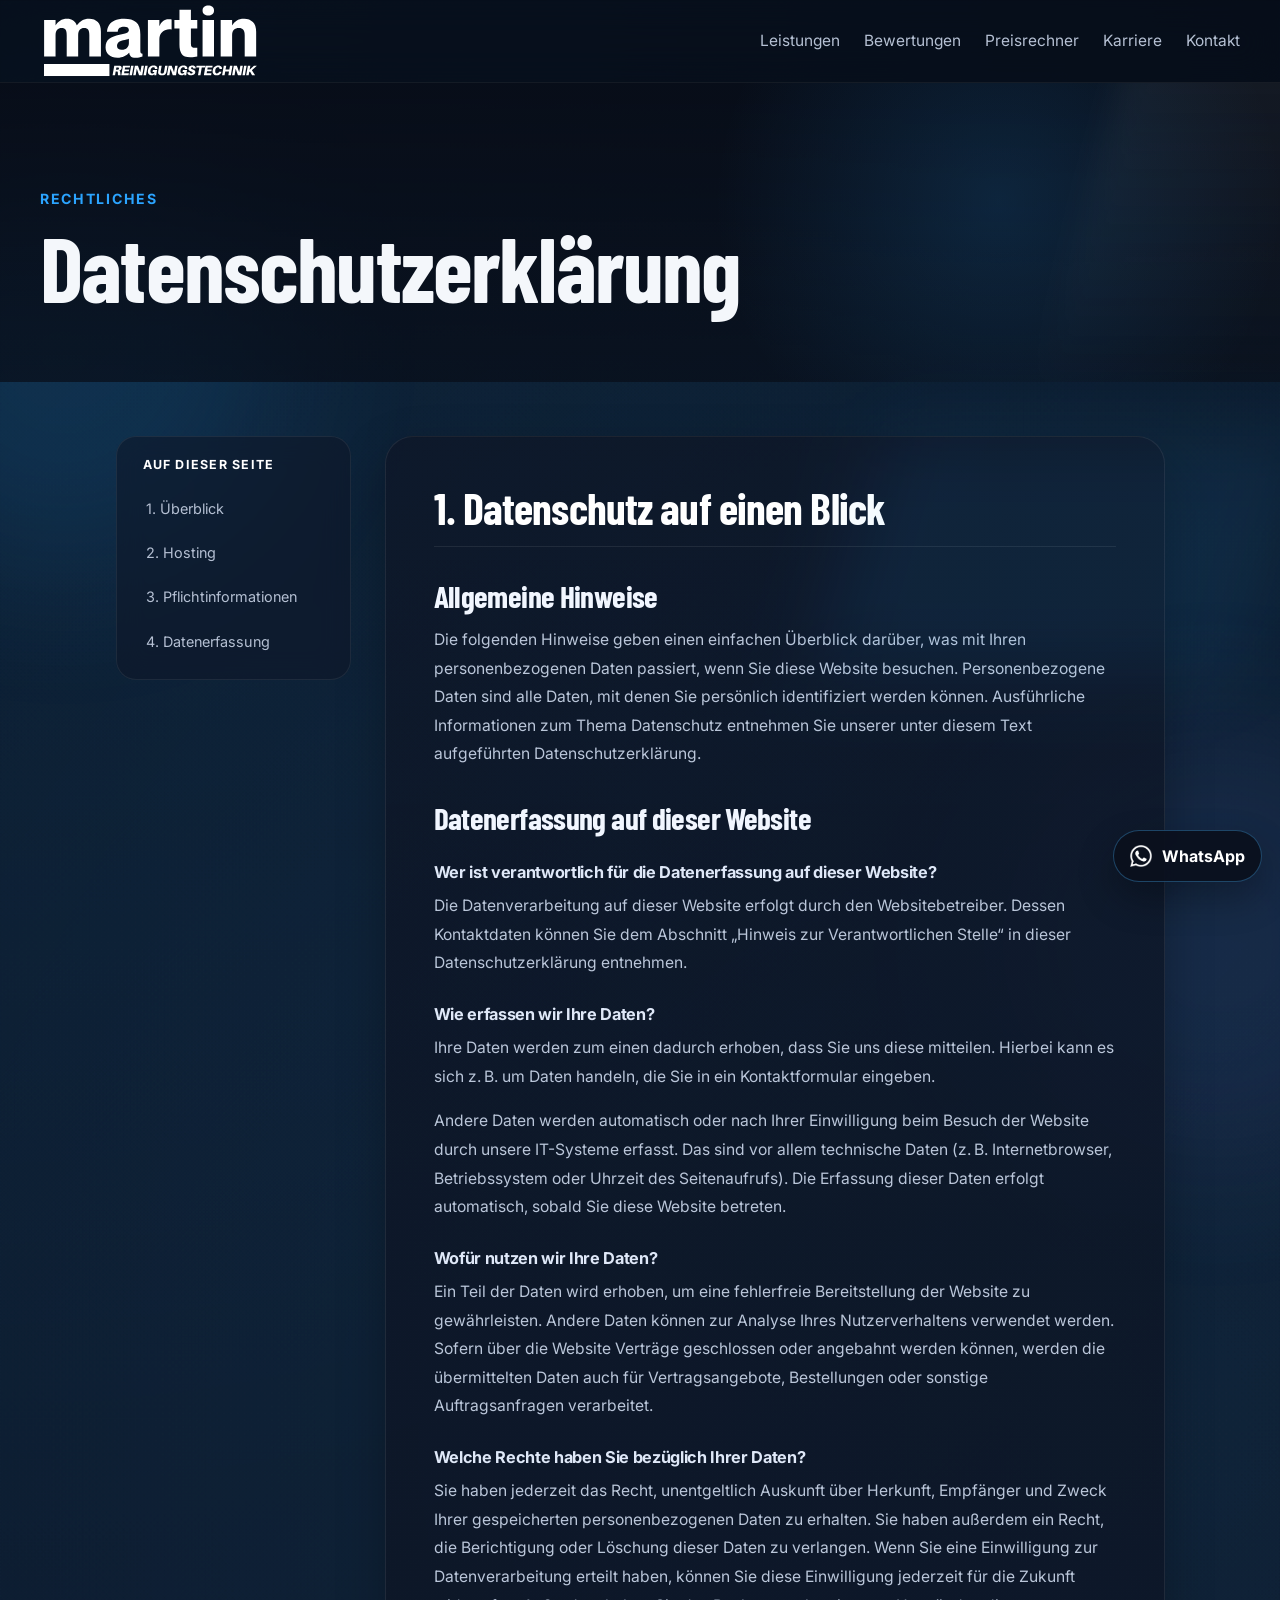
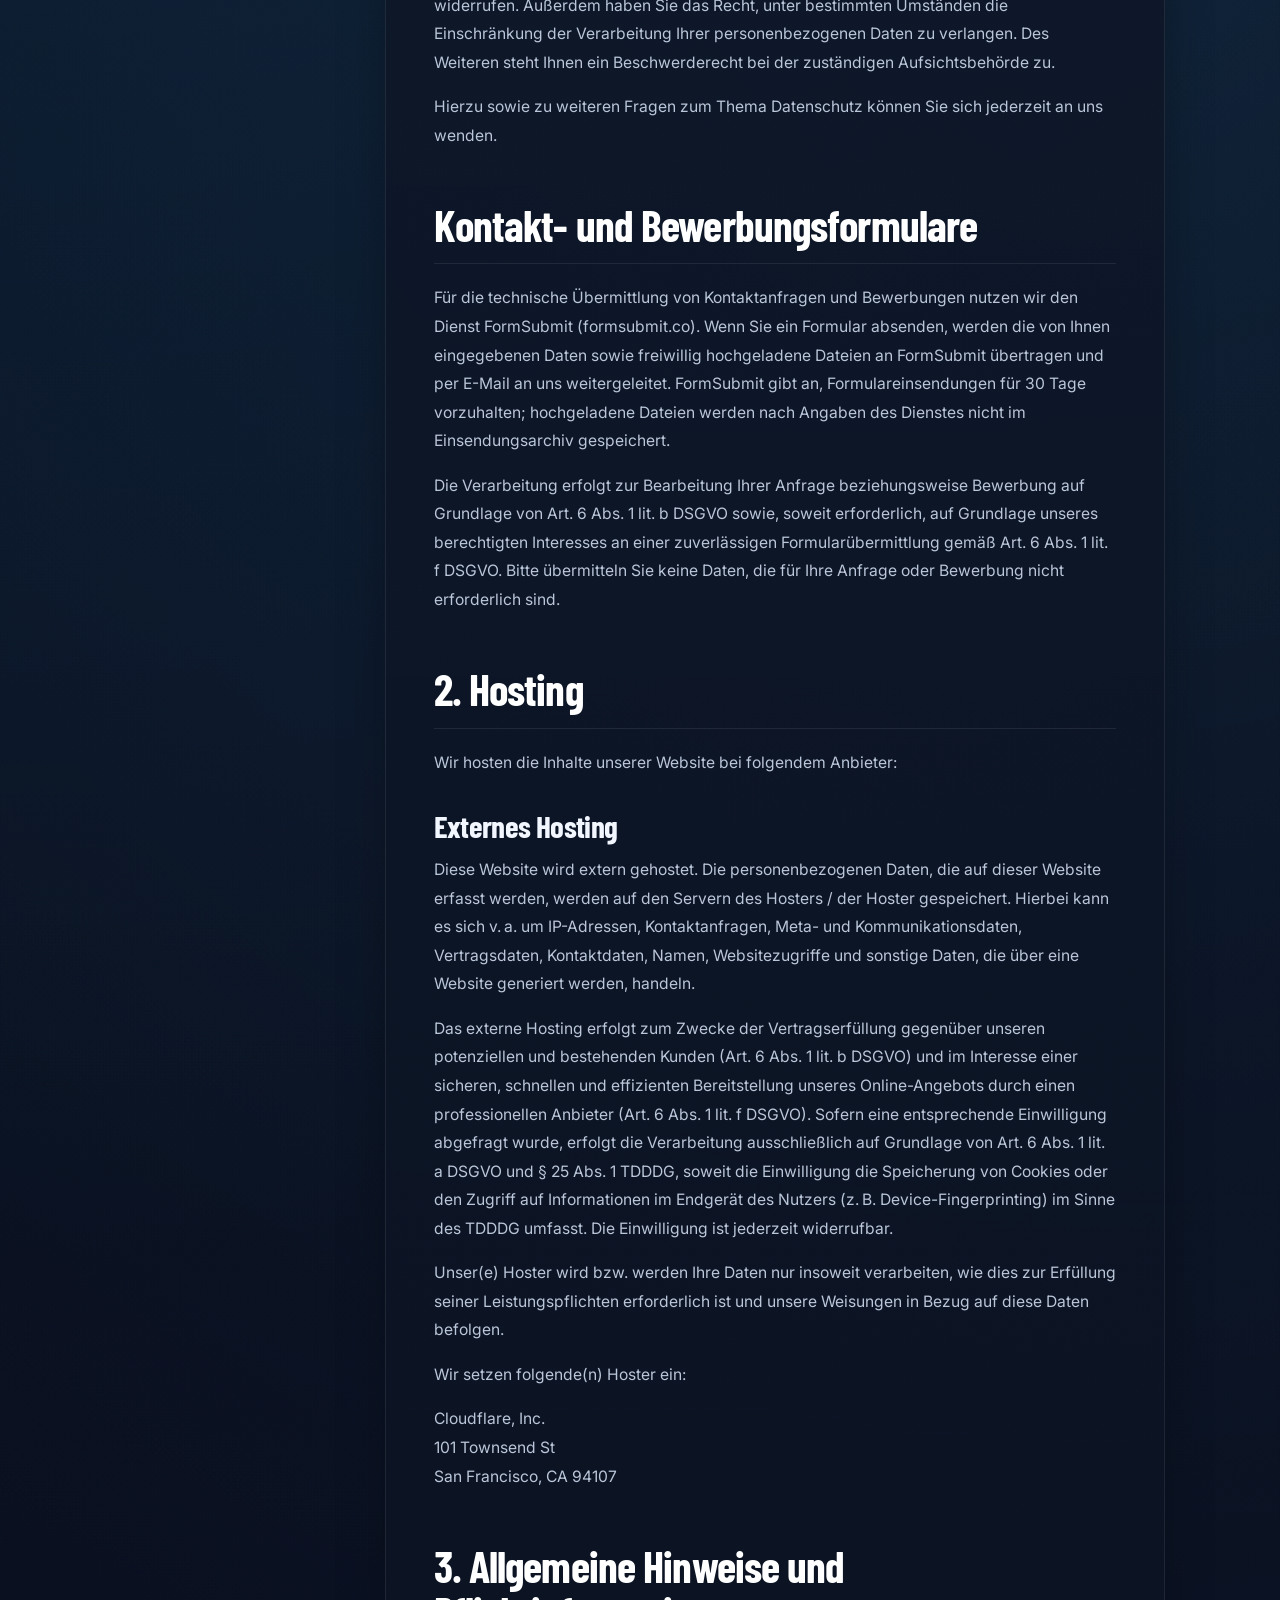
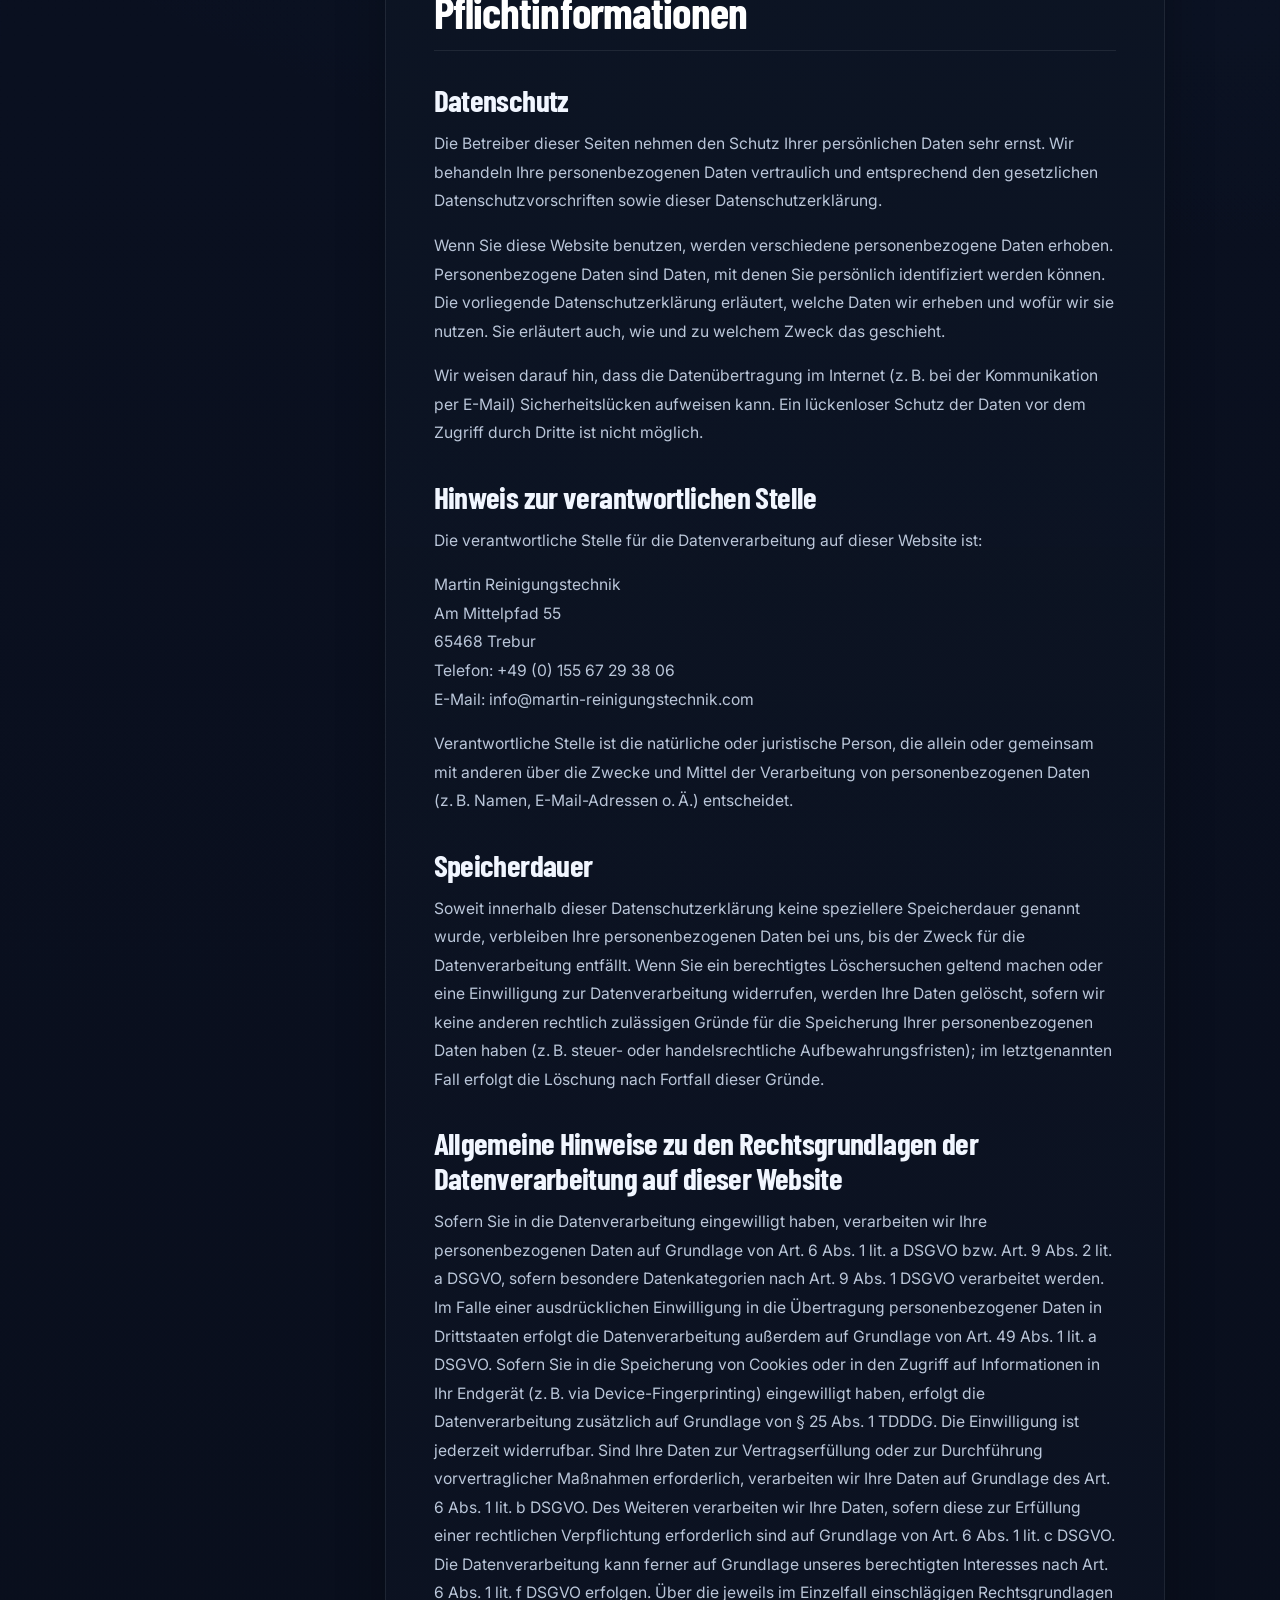
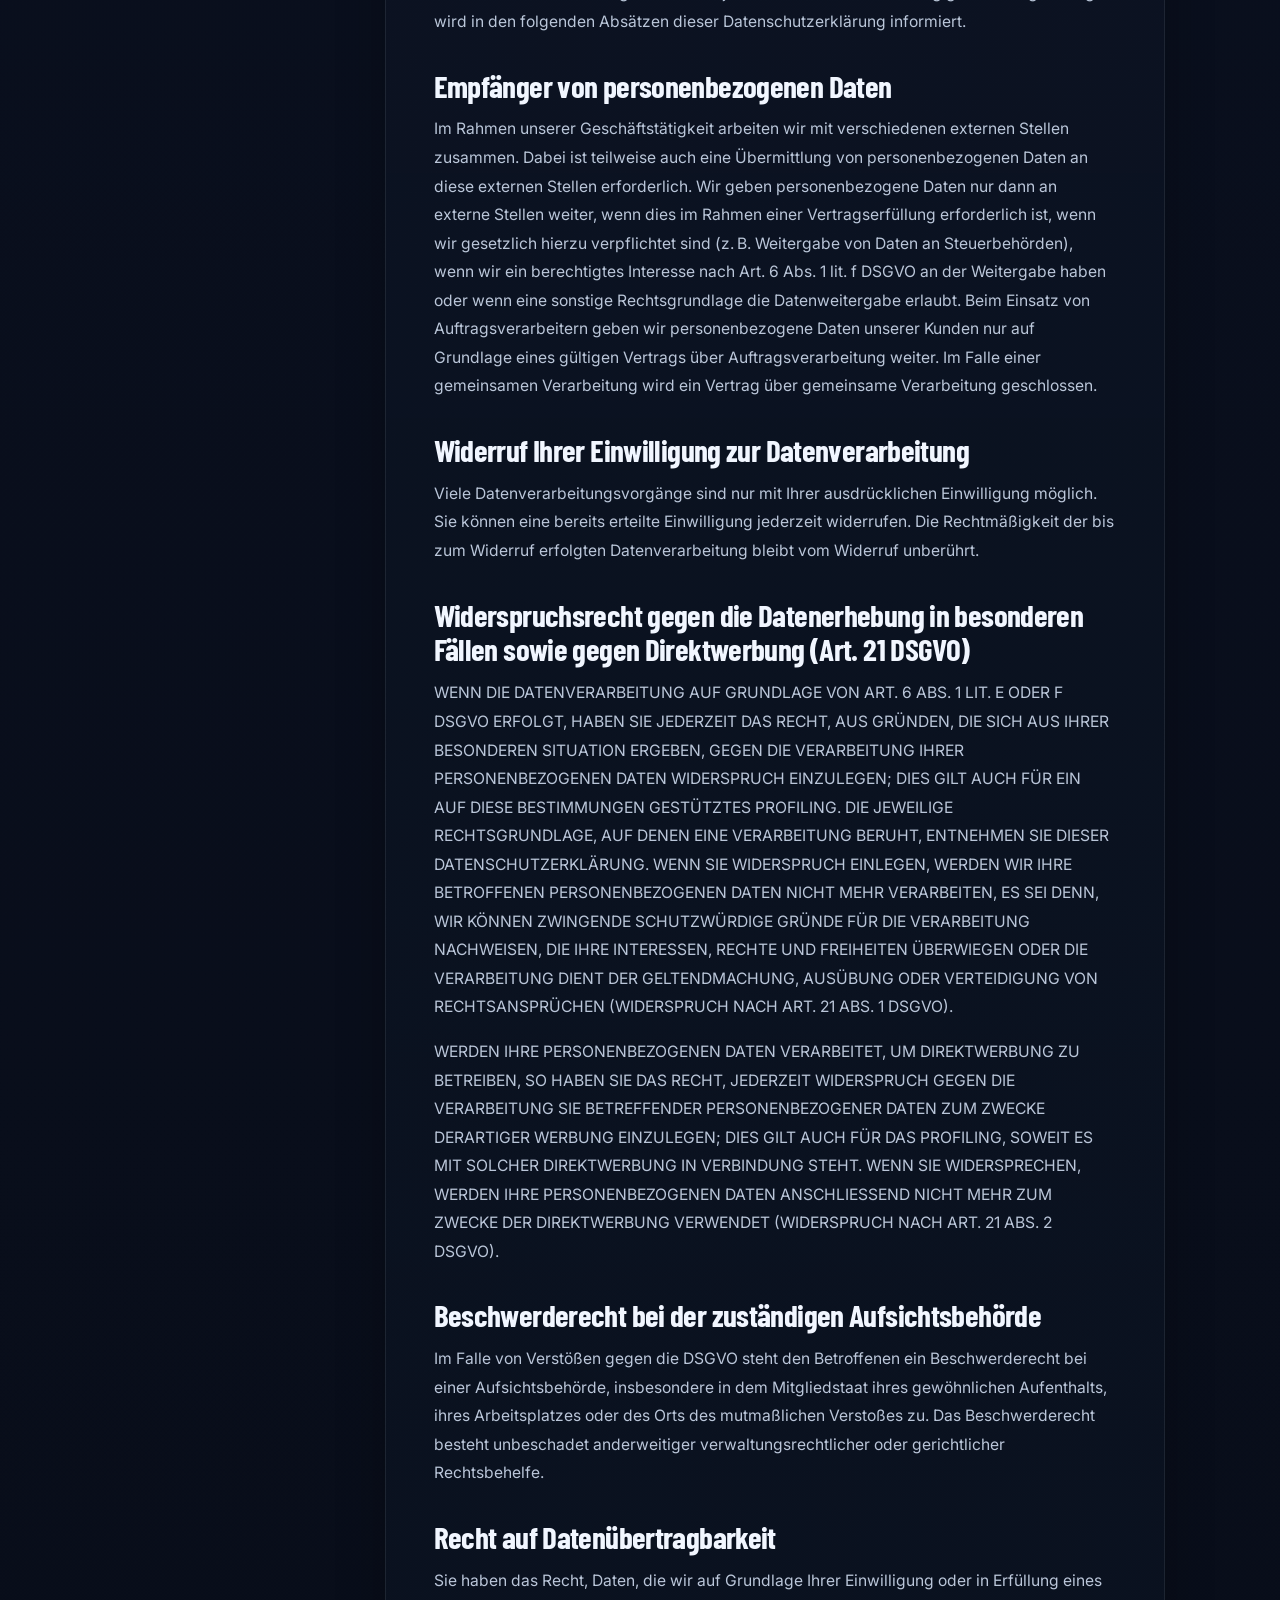
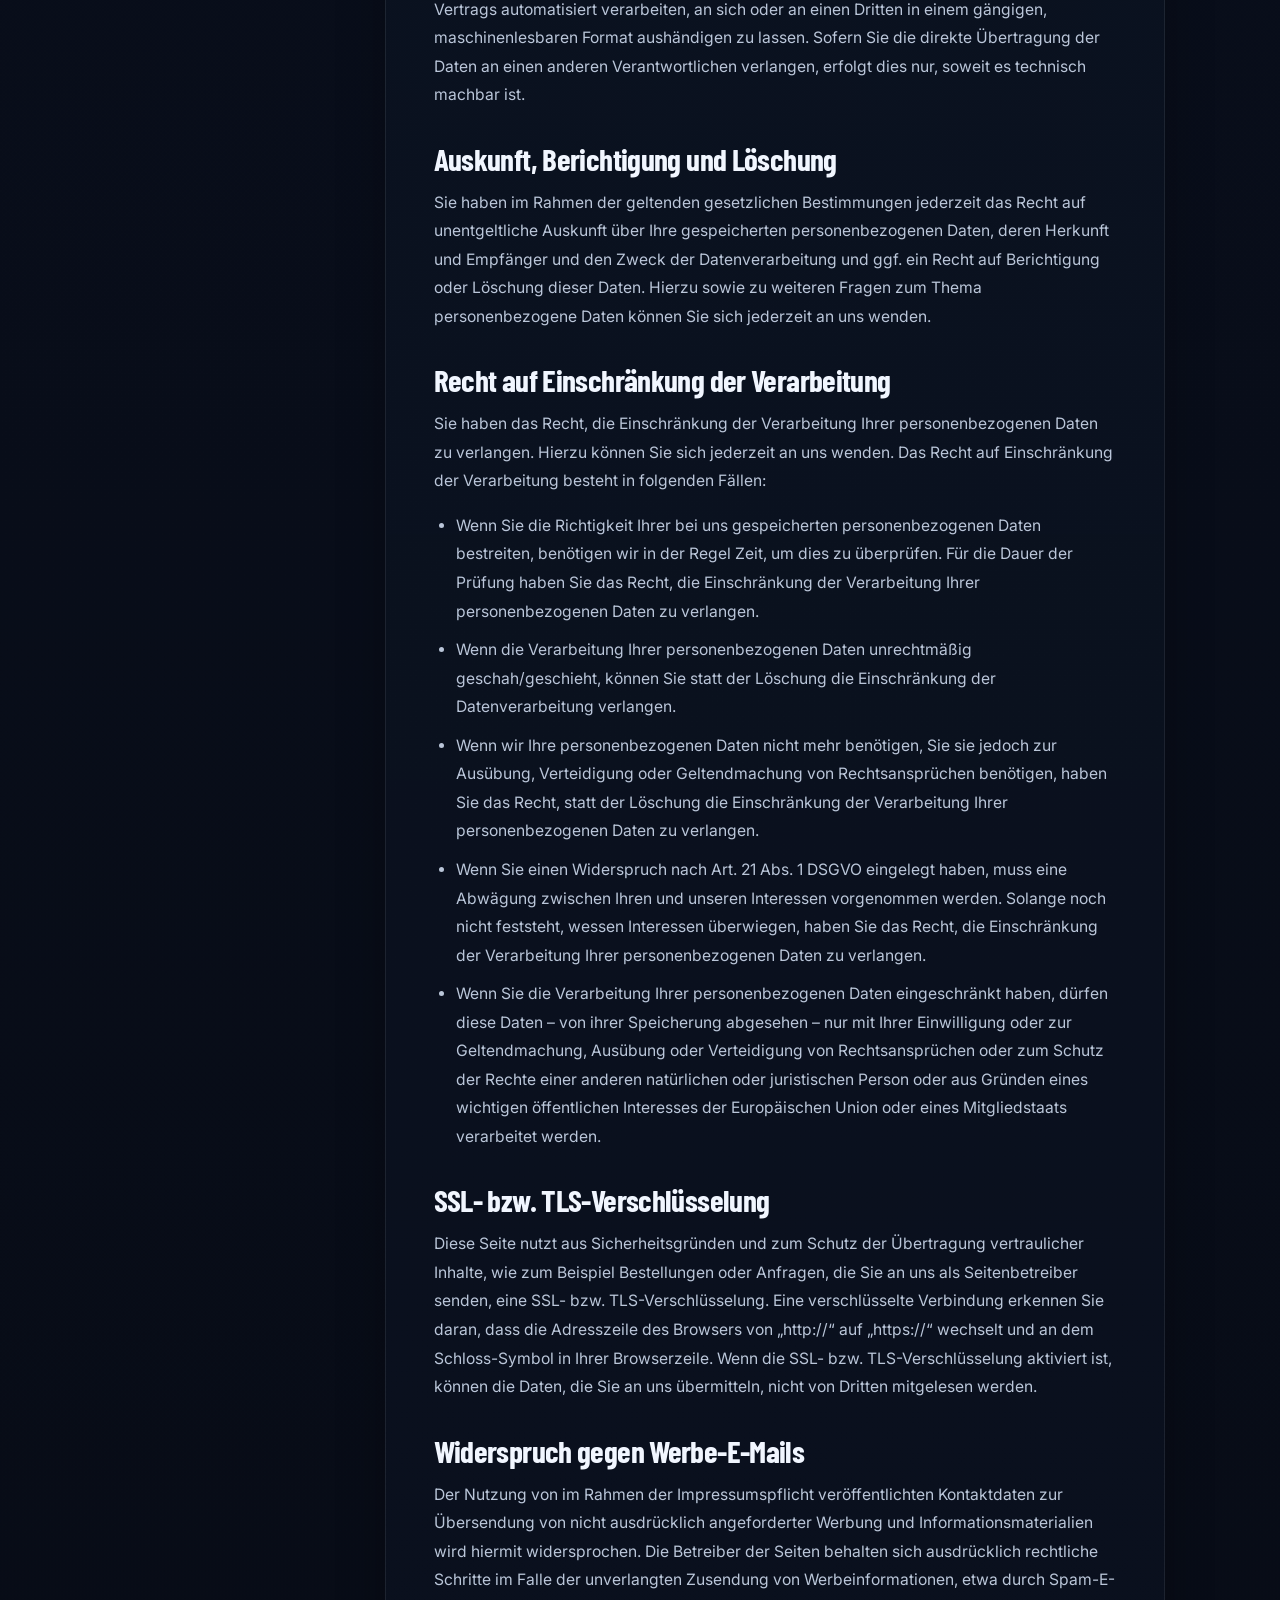
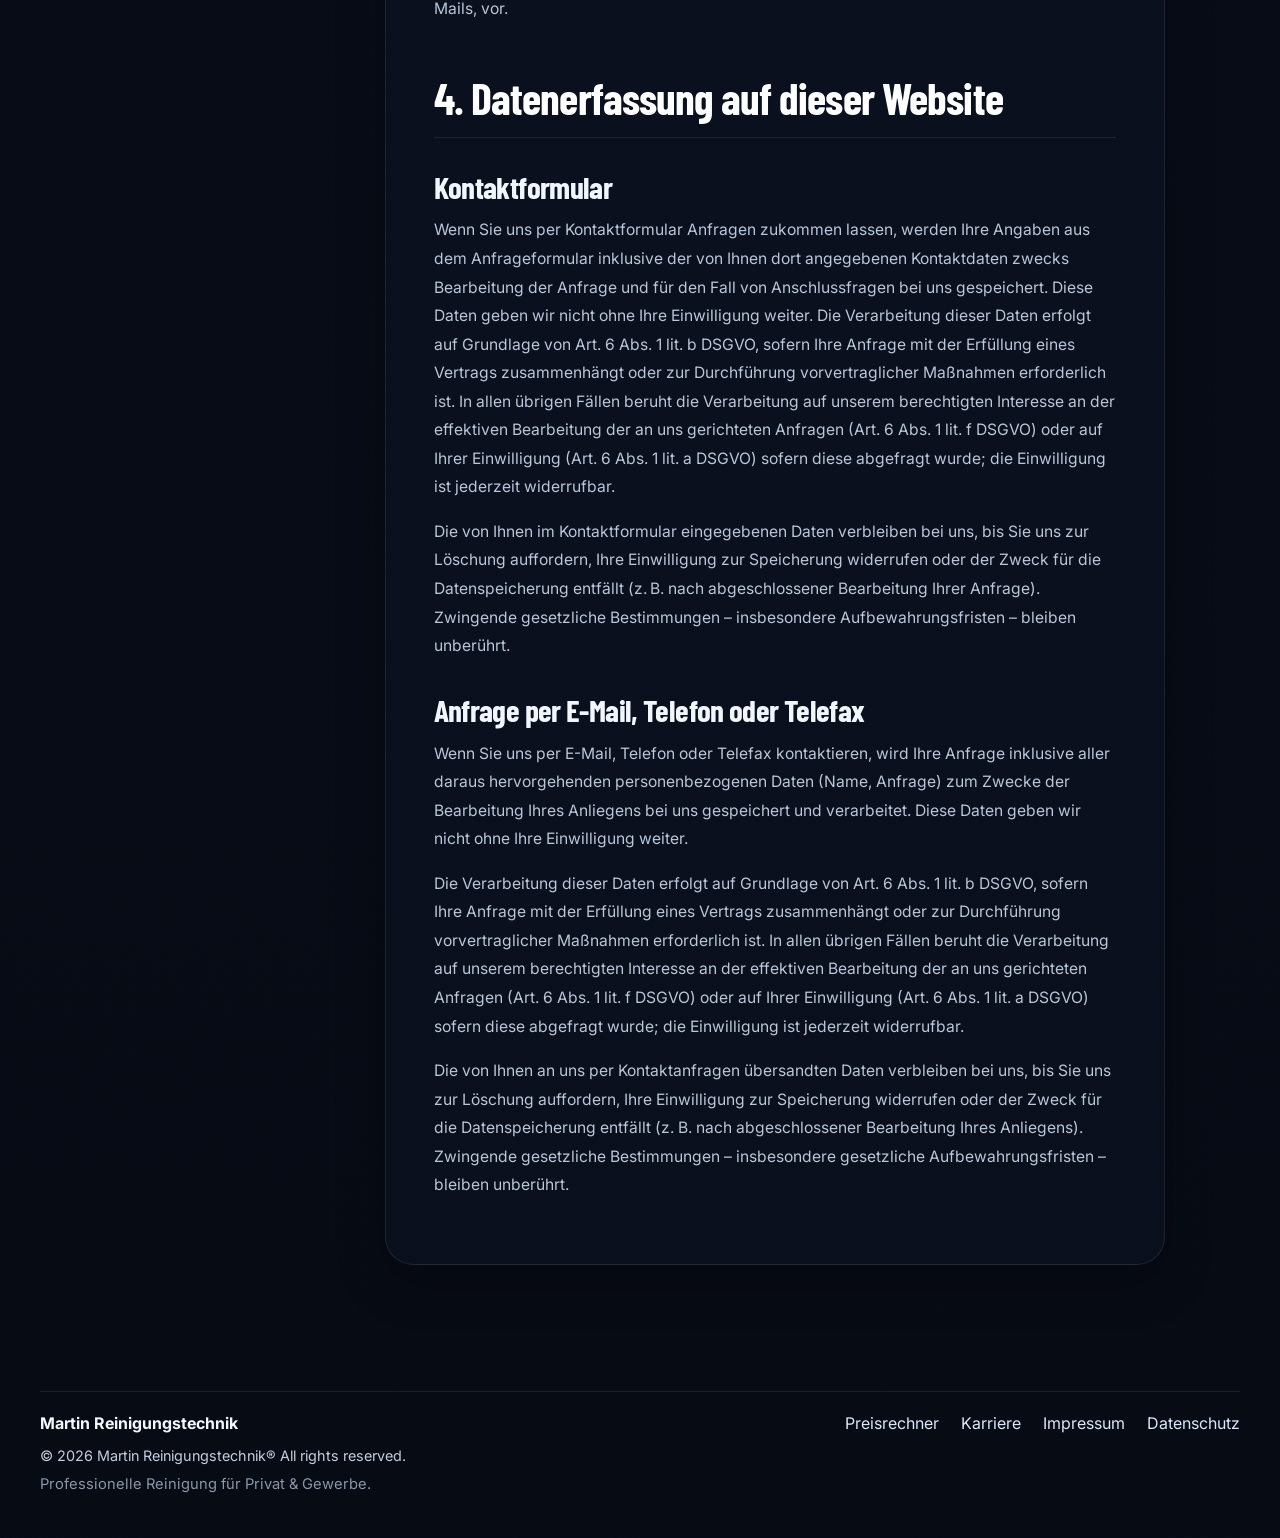
==== commit eb7e22e6: "Finalize website and fix price calculator" ====
--- a/datenschutz/index.html
+++ b/datenschutz/index.html
@@ -22,6 +22,7 @@
         <a href="/#leistungen">Leistungen</a>
         <a href="/#bewertungen">Bewertungen</a>
         <a href="/preisrechner/index.html">Preisrechner</a>
+        <a href="/karriere/index.html">Karriere</a>
         <a href="/#kontakt">Kontakt</a>
       </nav>
     </div>
@@ -62,6 +63,10 @@
 <h4>Welche Rechte haben Sie bezüglich Ihrer Daten?</h4>
 <p>Sie haben jederzeit das Recht, unentgeltlich Auskunft über Herkunft, Empfänger und Zweck Ihrer gespeicherten personenbezogenen Daten zu erhalten. Sie haben außerdem ein Recht, die Berichtigung oder Löschung dieser Daten zu verlangen. Wenn Sie eine Einwilligung zur Datenverarbeitung erteilt haben, können Sie diese Einwilligung jederzeit für die Zukunft widerrufen. Außerdem haben Sie das Recht, unter bestimmten Umständen die Einschränkung der Verarbeitung Ihrer personenbezogenen Daten zu verlangen. Des Weiteren steht Ihnen ein Beschwerderecht bei der zuständigen Aufsichtsbehörde zu.</p>
 <p>Hierzu sowie zu weiteren Fragen zum Thema Datenschutz können Sie sich jederzeit an uns wenden.</p>
+<h2>Kontakt- und Bewerbungsformulare</h2>
+<p>Für die technische Übermittlung von Kontaktanfragen und Bewerbungen nutzen wir den Dienst FormSubmit (formsubmit.co). Wenn Sie ein Formular absenden, werden die von Ihnen eingegebenen Daten sowie freiwillig hochgeladene Dateien an FormSubmit übertragen und per E-Mail an uns weitergeleitet. FormSubmit gibt an, Formulareinsendungen für 30 Tage vorzuhalten; hochgeladene Dateien werden nach Angaben des Dienstes nicht im Einsendungsarchiv gespeichert.</p>
+<p>Die Verarbeitung erfolgt zur Bearbeitung Ihrer Anfrage beziehungsweise Bewerbung auf Grundlage von Art. 6 Abs. 1 lit. b DSGVO sowie, soweit erforderlich, auf Grundlage unseres berechtigten Interesses an einer zuverlässigen Formularübermittlung gemäß Art. 6 Abs. 1 lit. f DSGVO. Bitte übermitteln Sie keine Daten, die für Ihre Anfrage oder Bewerbung nicht erforderlich sind.</p>
+
 <h2 id="hosting">2. Hosting</h2>
 <p>Wir hosten die Inhalte unserer Website bei folgendem Anbieter:</p>
 <h3>Externes Hosting</h3>
@@ -145,6 +150,7 @@
       </div>
       <div class="footer__links">
         <a href="/preisrechner/index.html">Preisrechner</a>
+        <a href="/karriere/index.html">Karriere</a>
         <a href="/impressum/index.html">Impressum</a>
         <a href="/datenschutz/index.html">Datenschutz</a>
       </div>
--- a/css/style.css
+++ b/css/style.css
@@ -1513,3 +1513,584 @@
     animation-play-state: paused;
   }
 }
+
+/* ===== DETAILLIERTER PREISRECHNER ===== */
+.page-hero--calculator {
+  padding-bottom: 76px;
+}
+
+.calculator-section {
+  padding-top: 64px;
+}
+
+.calculator-layout--detailed {
+  grid-template-columns: minmax(0, 1.12fr) minmax(360px, 0.88fr);
+  gap: 30px;
+}
+
+.calculator-panel--detailed {
+  padding: 34px;
+}
+
+.calculator-heading {
+  margin-bottom: 30px;
+}
+
+.calculator-heading p {
+  max-width: 720px;
+}
+
+.calc-block {
+  padding: 26px;
+  margin-top: 20px;
+  border: 1px solid rgba(255, 255, 255, 0.07);
+  border-radius: 22px;
+  background: rgba(255, 255, 255, 0.025);
+}
+
+.calc-block[hidden] {
+  display: none;
+}
+
+.calc-block__heading {
+  display: flex;
+  align-items: flex-start;
+  gap: 16px;
+  margin-bottom: 22px;
+}
+
+.calc-block__heading h3 {
+  line-height: 1.05;
+}
+
+.calc-block__heading p {
+  margin-top: 6px;
+  font-size: 0.95rem;
+}
+
+.calc-step {
+  flex: 0 0 auto;
+  width: 42px;
+  height: 42px;
+  display: grid;
+  place-items: center;
+  border-radius: 13px;
+  background: rgba(43, 164, 255, 0.13);
+  border: 1px solid rgba(43, 164, 255, 0.25);
+  color: var(--accent);
+  font-family: 'Barlow Condensed', sans-serif;
+  font-size: 1.25rem;
+  font-weight: 800;
+}
+
+.range-group--with-value {
+  grid-template-columns: 150px 1fr;
+  align-items: center;
+  gap: 18px;
+}
+
+.range-value-wrap,
+.unit-input {
+  position: relative;
+}
+
+.range-value-wrap input,
+.unit-input input {
+  padding-right: 48px;
+}
+
+.range-value-wrap span,
+.unit-input span {
+  position: absolute;
+  top: 50%;
+  right: 15px;
+  transform: translateY(-50%);
+  color: #aebbd0;
+  font-size: 0.92rem;
+  pointer-events: none;
+}
+
+.option-grid {
+  display: grid;
+  grid-template-columns: repeat(2, minmax(0, 1fr));
+  gap: 14px;
+}
+
+.option-card {
+  position: relative;
+  min-height: 118px;
+  display: grid;
+  grid-template-columns: 34px 1fr;
+  align-items: start;
+  gap: 13px;
+  padding: 18px;
+  border-radius: 18px;
+  border: 1px solid rgba(255, 255, 255, 0.08);
+  background: rgba(255, 255, 255, 0.035);
+  cursor: pointer;
+  transition: border-color 0.2s ease, background 0.2s ease, transform 0.2s ease;
+}
+
+.option-card:hover {
+  transform: translateY(-2px);
+  border-color: rgba(43, 164, 255, 0.28);
+}
+
+.option-card input {
+  position: absolute;
+  opacity: 0;
+  pointer-events: none;
+}
+
+.option-card__check {
+  width: 30px;
+  height: 30px;
+  display: grid;
+  place-items: center;
+  border-radius: 10px;
+  border: 1px solid rgba(255, 255, 255, 0.14);
+  background: rgba(255, 255, 255, 0.04);
+  color: #fff;
+  font-weight: 800;
+}
+
+.option-card input:checked + .option-card__check {
+  background: var(--accent);
+  border-color: var(--accent);
+}
+
+.option-card input:checked + .option-card__check::before {
+  content: "✓";
+}
+
+.option-card:has(input:checked) {
+  background: rgba(43, 164, 255, 0.09);
+  border-color: rgba(43, 164, 255, 0.38);
+}
+
+.option-card__copy strong,
+.option-card--fixed strong {
+  display: block;
+  color: #fff;
+  font-size: 1rem;
+  margin-bottom: 6px;
+}
+
+.option-card__copy span,
+.option-card--fixed span {
+  color: var(--text-soft);
+  font-size: 0.9rem;
+  line-height: 1.45;
+}
+
+.option-card--fixed {
+  cursor: default;
+  background: rgba(43, 164, 255, 0.08);
+  border-color: rgba(43, 164, 255, 0.22);
+}
+
+.option-card--fixed .option-card__check {
+  background: var(--accent);
+  border-color: var(--accent);
+}
+
+.option-card--fixed em {
+  position: absolute;
+  top: 15px;
+  right: 15px;
+  color: #8ccfff;
+  font-size: 0.78rem;
+  font-style: normal;
+  font-weight: 700;
+  text-transform: uppercase;
+  letter-spacing: 0.07em;
+}
+
+.calculator-notice {
+  margin-top: 22px;
+  padding: 18px 20px;
+  border-radius: 18px;
+  background: rgba(43, 164, 255, 0.075);
+  border: 1px solid rgba(43, 164, 255, 0.18);
+}
+
+.calculator-notice strong {
+  display: block;
+  margin-bottom: 5px;
+  color: #eaf5ff;
+}
+
+.calculator-notice p {
+  font-size: 0.92rem;
+}
+
+.receipt-panel {
+  position: sticky;
+  top: 108px;
+  overflow: hidden;
+  border-radius: 28px;
+  background: #f5f3ef;
+  color: #151b28;
+  box-shadow: 0 24px 60px rgba(0, 0, 0, 0.34);
+}
+
+.receipt-panel .eyebrow {
+  color: #167fd0;
+}
+
+.receipt-panel h3 {
+  color: #111827;
+  font-size: 2.2rem;
+  line-height: 1;
+}
+
+.receipt-panel__top,
+.receipt-items,
+.receipt-travel,
+.receipt-actions {
+  padding-left: 26px;
+  padding-right: 26px;
+}
+
+.receipt-panel__top {
+  padding-top: 27px;
+  padding-bottom: 20px;
+}
+
+.receipt-meta {
+  display: flex;
+  flex-wrap: wrap;
+  gap: 8px;
+  margin-top: 15px;
+}
+
+.receipt-meta span {
+  padding: 7px 10px;
+  border-radius: 999px;
+  background: #e5e9ee;
+  color: #394457;
+  font-size: 0.78rem;
+  font-weight: 700;
+}
+
+.receipt-items {
+  display: grid;
+  gap: 12px;
+  padding-bottom: 14px;
+}
+
+.receipt-item,
+.receipt-travel {
+  border-radius: 18px;
+  background: #e9e7e3;
+}
+
+.receipt-item {
+  padding: 18px;
+}
+
+.receipt-item__heading {
+  display: flex;
+  justify-content: space-between;
+  gap: 14px;
+  align-items: flex-start;
+  margin-bottom: 12px;
+}
+
+.receipt-item__heading strong {
+  color: #121827;
+  font-family: 'Barlow Condensed', sans-serif;
+  font-size: 1.25rem;
+  line-height: 1.05;
+}
+
+.receipt-item__heading span {
+  color: #121827;
+  font-weight: 800;
+  white-space: nowrap;
+}
+
+.receipt-item__details {
+  display: grid;
+  gap: 7px;
+}
+
+.receipt-detail-line,
+.receipt-line {
+  display: flex;
+  justify-content: space-between;
+  gap: 12px;
+  align-items: baseline;
+}
+
+.receipt-detail-line {
+  padding-top: 7px;
+  border-top: 1px solid rgba(17, 24, 39, 0.08);
+  color: #394457;
+  font-size: 0.88rem;
+}
+
+.receipt-detail-line strong {
+  color: #141a27;
+}
+
+.receipt-item__note {
+  margin-top: 10px;
+  color: #5e6879;
+  font-size: 0.8rem;
+  line-height: 1.45;
+}
+
+.receipt-travel {
+  margin: 0 26px 14px;
+  padding-top: 17px;
+  padding-bottom: 17px;
+}
+
+.receipt-travel p {
+  color: #5c6575;
+  font-size: 0.8rem;
+  line-height: 1.45;
+  margin-top: 8px;
+}
+
+.receipt-line--title strong:first-child {
+  font-family: 'Barlow Condensed', sans-serif;
+  font-size: 1.16rem;
+}
+
+.receipt-totals {
+  padding: 20px 26px;
+  background: linear-gradient(180deg, #b8e4ff, #8fd2ff);
+}
+
+.receipt-totals .receipt-line {
+  padding: 7px 0;
+  border-bottom: 1px solid rgba(17, 24, 39, 0.13);
+}
+
+.receipt-totals .receipt-line:last-child {
+  border-bottom: 0;
+}
+
+.receipt-line--gross {
+  display: grid;
+  grid-template-columns: 1fr auto auto;
+  align-items: center;
+  font-weight: 800;
+}
+
+.receipt-line--gross strong {
+  font-size: 1.22rem;
+}
+
+.receipt-actions {
+  display: grid;
+  gap: 10px;
+  padding-top: 20px;
+  padding-bottom: 12px;
+  background: #f5f3ef;
+}
+
+.receipt-panel .btn--secondary {
+  color: #1d2839;
+  border-color: #cad1da;
+  background: #fff;
+}
+
+.receipt-panel .result-disclaimer {
+  margin: 0;
+  padding: 0 26px 24px;
+  color: #6c7584;
+  font-size: 0.78rem;
+  text-align: center;
+}
+
+.calculator-transfer-note {
+  margin-bottom: 16px;
+  padding: 14px 16px;
+  border-radius: 14px;
+  background: rgba(43, 164, 255, 0.1);
+  border: 1px solid rgba(43, 164, 255, 0.24);
+  color: #dceeff;
+}
+
+.calculator-transfer-note strong {
+  display: block;
+  margin-bottom: 4px;
+}
+
+@media (max-width: 1100px) {
+  .calculator-layout--detailed {
+    grid-template-columns: 1fr;
+  }
+
+  .receipt-panel {
+    position: static;
+  }
+}
+
+@media (max-width: 760px) {
+  .calculator-panel--detailed {
+    padding: 22px;
+  }
+
+  .calc-block {
+    padding: 20px;
+  }
+
+  .option-grid {
+    grid-template-columns: 1fr;
+  }
+
+  .range-group--with-value {
+    grid-template-columns: 1fr;
+  }
+
+  .receipt-panel__top,
+  .receipt-items,
+  .receipt-actions {
+    padding-left: 18px;
+    padding-right: 18px;
+  }
+
+  .receipt-travel {
+    margin-left: 18px;
+    margin-right: 18px;
+  }
+
+  .receipt-totals {
+    padding-left: 18px;
+    padding-right: 18px;
+  }
+
+  .receipt-line--gross {
+    grid-template-columns: 1fr auto;
+  }
+
+  .receipt-line--gross span:nth-child(2) {
+    grid-column: 1 / -1;
+    grid-row: 2;
+    font-size: 0.82rem;
+  }
+}
+
+@media print {
+  body.calculator-page {
+    padding-top: 0;
+    background: #fff;
+  }
+
+  .calculator-page .topbar,
+  .calculator-page .page-hero,
+  .calculator-page .calculator-panel,
+  .calculator-page .footer,
+  .calculator-page .receipt-actions,
+  .calculator-page .result-disclaimer {
+    display: none !important;
+  }
+
+  .calculator-page .calculator-section {
+    padding: 0;
+    background: #fff;
+  }
+
+  .calculator-page .container,
+  .calculator-page .calculator-layout--detailed {
+    width: 100%;
+    max-width: none;
+    display: block;
+    margin: 0;
+  }
+
+  .calculator-page .receipt-panel {
+    position: static;
+    box-shadow: none;
+    border: 1px solid #cbd2dc;
+    border-radius: 18px;
+    overflow: hidden;
+  }
+}
+
+/* ===== FINALISIERUNG: FORMULARE, REVIEWS UND KARRIERE ===== */
+.form-honeypot {
+  position: absolute !important;
+  left: -9999px !important;
+  width: 1px !important;
+  height: 1px !important;
+  opacity: 0 !important;
+  pointer-events: none !important;
+}
+
+.contact-form button:disabled {
+  cursor: wait;
+  opacity: 0.72;
+  transform: none;
+}
+
+.reviews-empty-state {
+  max-width: 860px;
+  margin: 0 auto;
+  display: grid;
+  grid-template-columns: auto 1fr;
+  gap: 24px;
+  align-items: center;
+  padding: 30px;
+  border-radius: 24px;
+  background: linear-gradient(180deg, rgba(14, 23, 40, 0.82), rgba(10, 16, 29, 0.96));
+  border: 1px solid rgba(74, 180, 255, 0.2);
+  box-shadow: var(--shadow);
+}
+
+.reviews-empty-state__icon {
+  width: 68px;
+  height: 68px;
+  display: grid;
+  place-items: center;
+  border-radius: 18px;
+  background: rgba(43, 164, 255, 0.14);
+  border: 1px solid rgba(43, 164, 255, 0.3);
+  color: var(--accent);
+  font-size: 2rem;
+  font-weight: 800;
+}
+
+.reviews-empty-state h3 {
+  margin-bottom: 10px;
+}
+
+.receipt-empty {
+  display: grid;
+  gap: 4px;
+  padding: 20px;
+  border-radius: 14px;
+  background: #f5f7fa;
+  border: 1px dashed #cbd2dc;
+  color: #1d2839;
+}
+
+.receipt-empty span {
+  color: #6c7584;
+  font-size: 0.9rem;
+}
+
+.career-hero {
+  min-height: 620px;
+  display: flex;
+  align-items: center;
+}
+
+.career-benefits {
+  margin-bottom: 0;
+}
+
+@media (max-width: 760px) {
+  .reviews-empty-state {
+    grid-template-columns: 1fr;
+    padding: 24px;
+  }
+
+  .career-hero {
+    min-height: auto;
+  }
+}
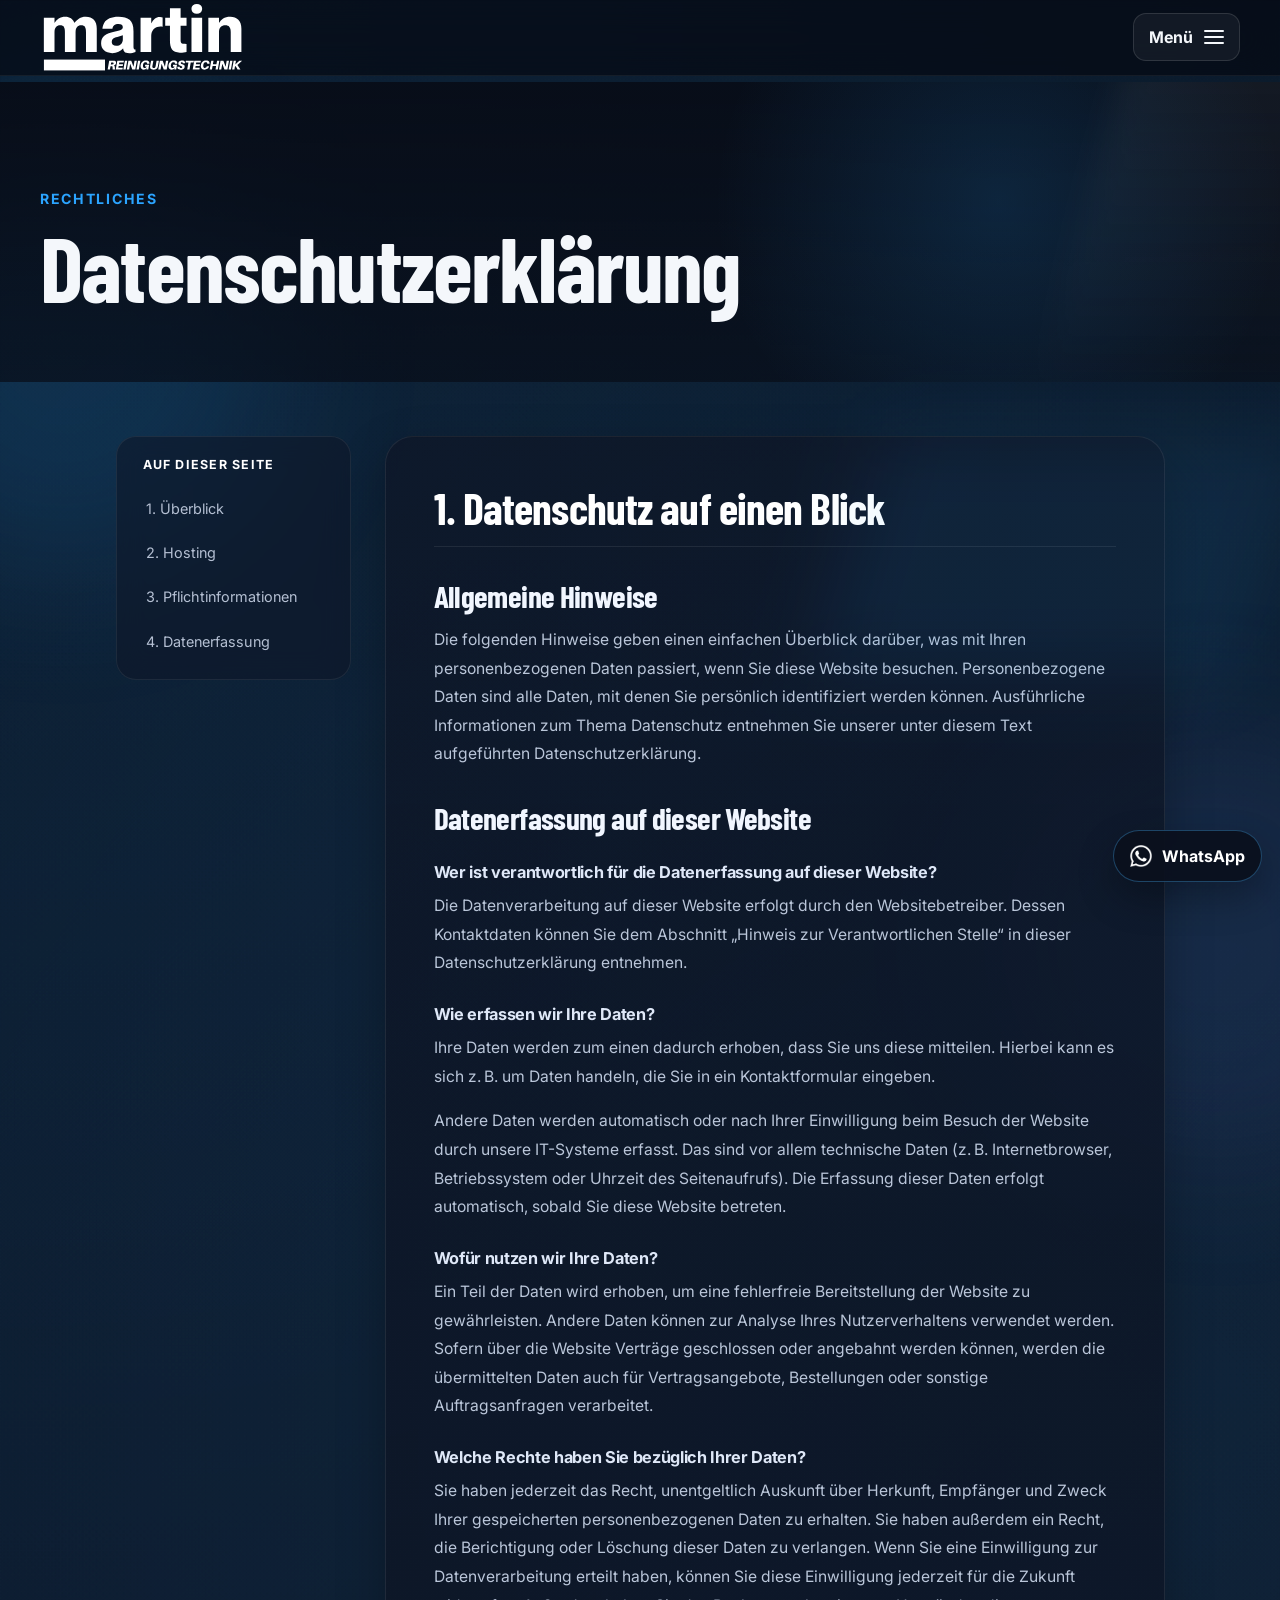
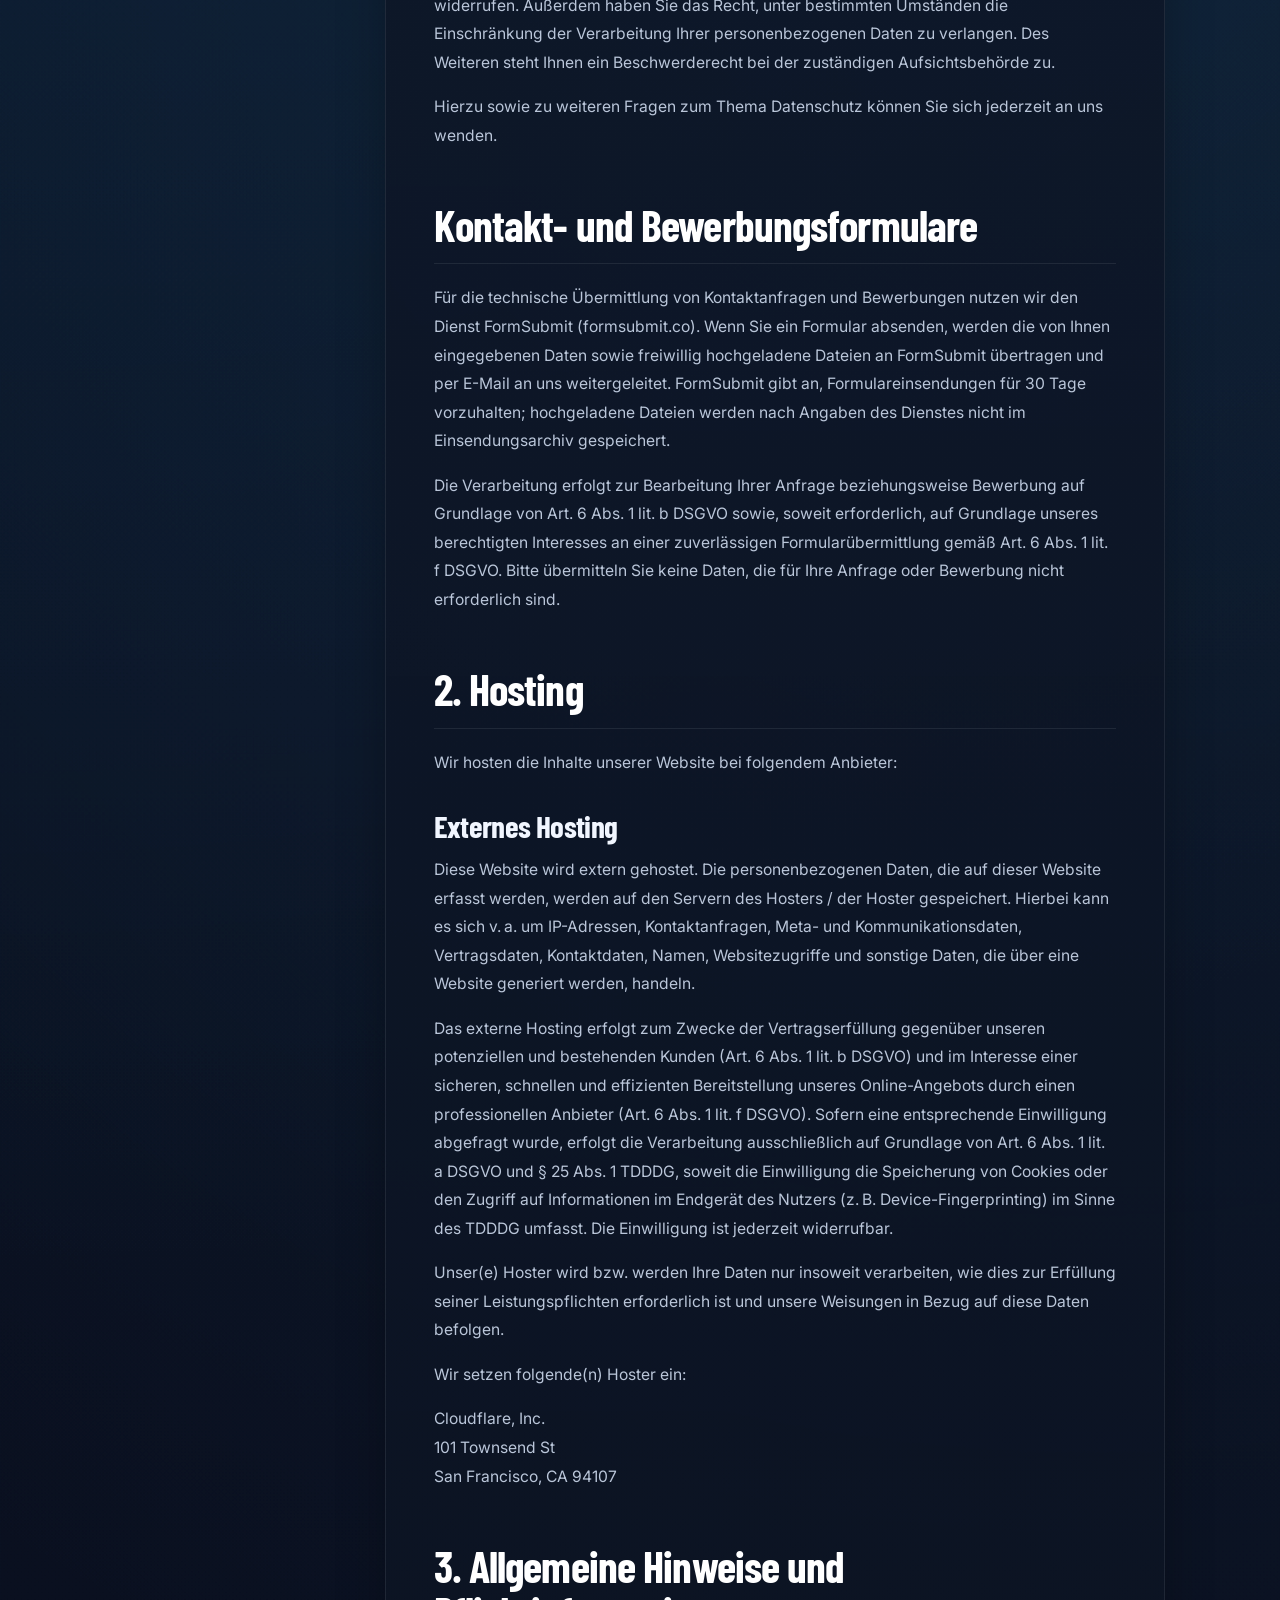
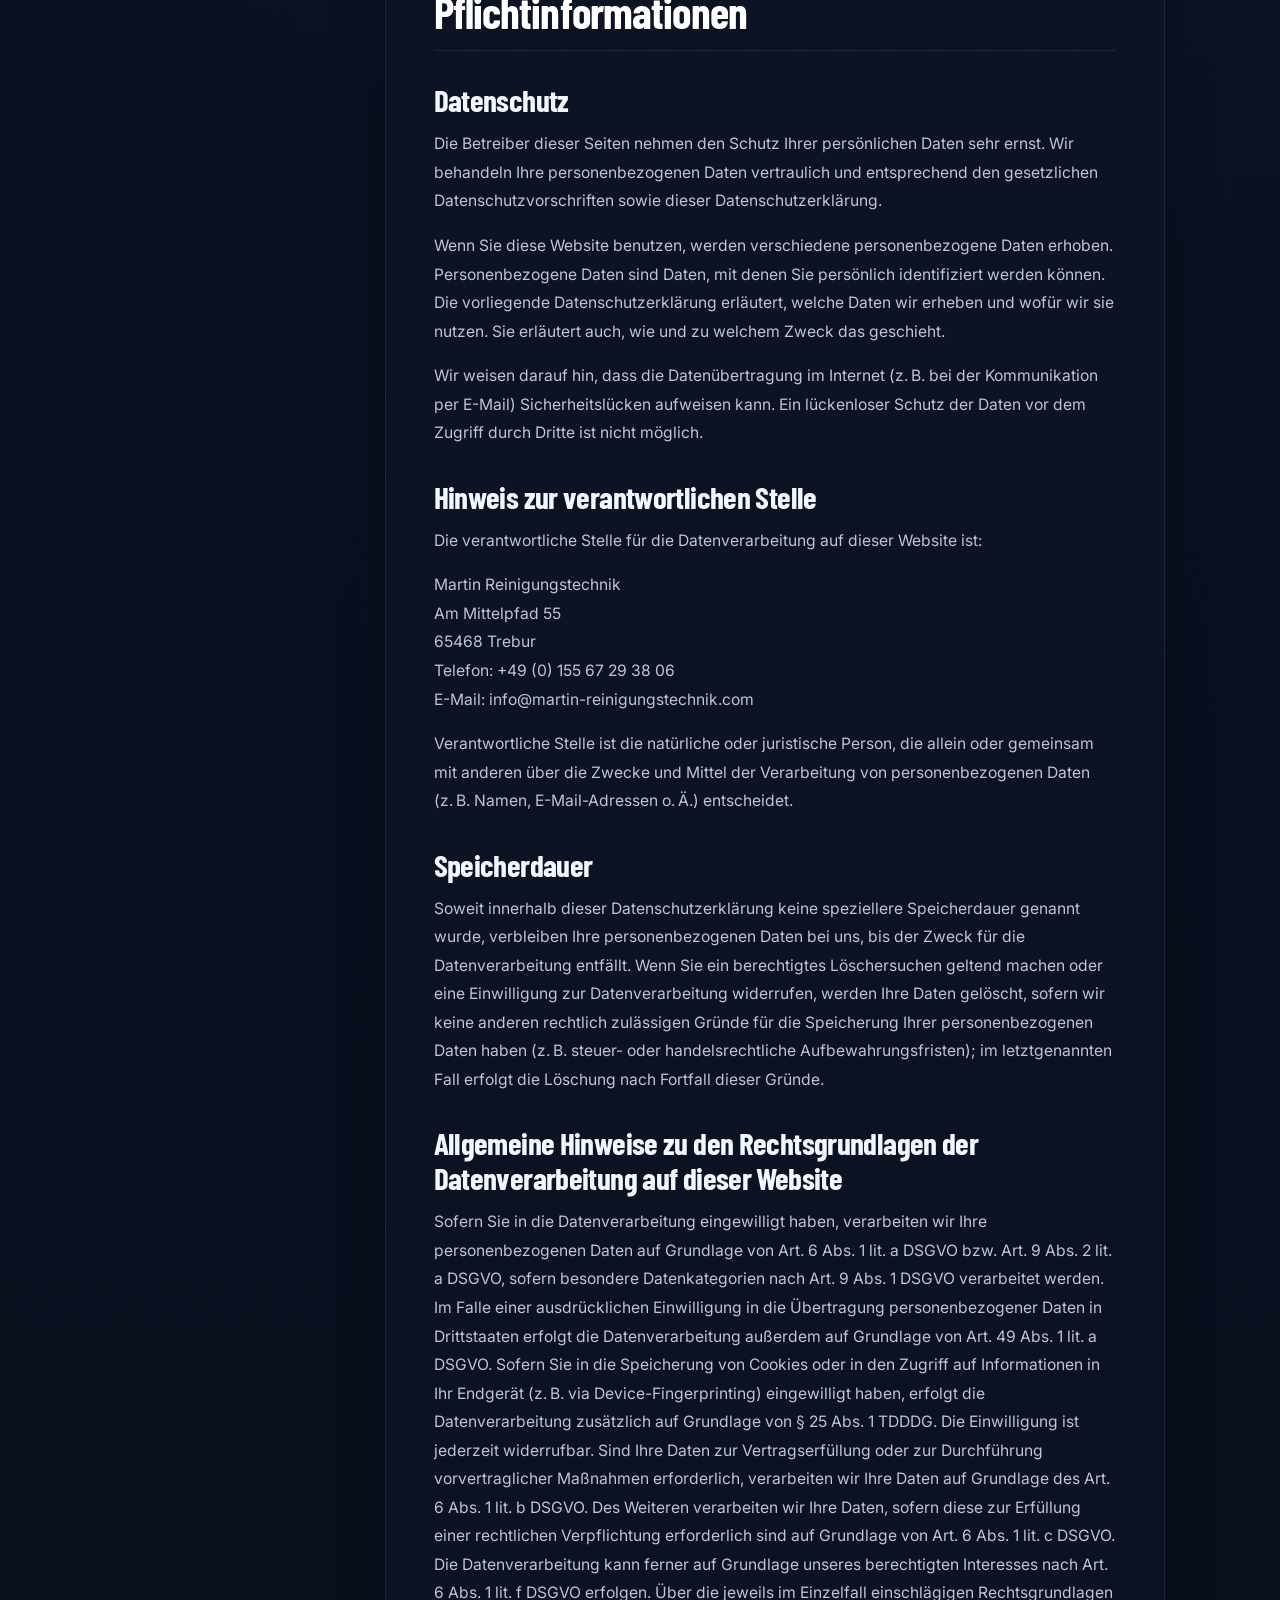
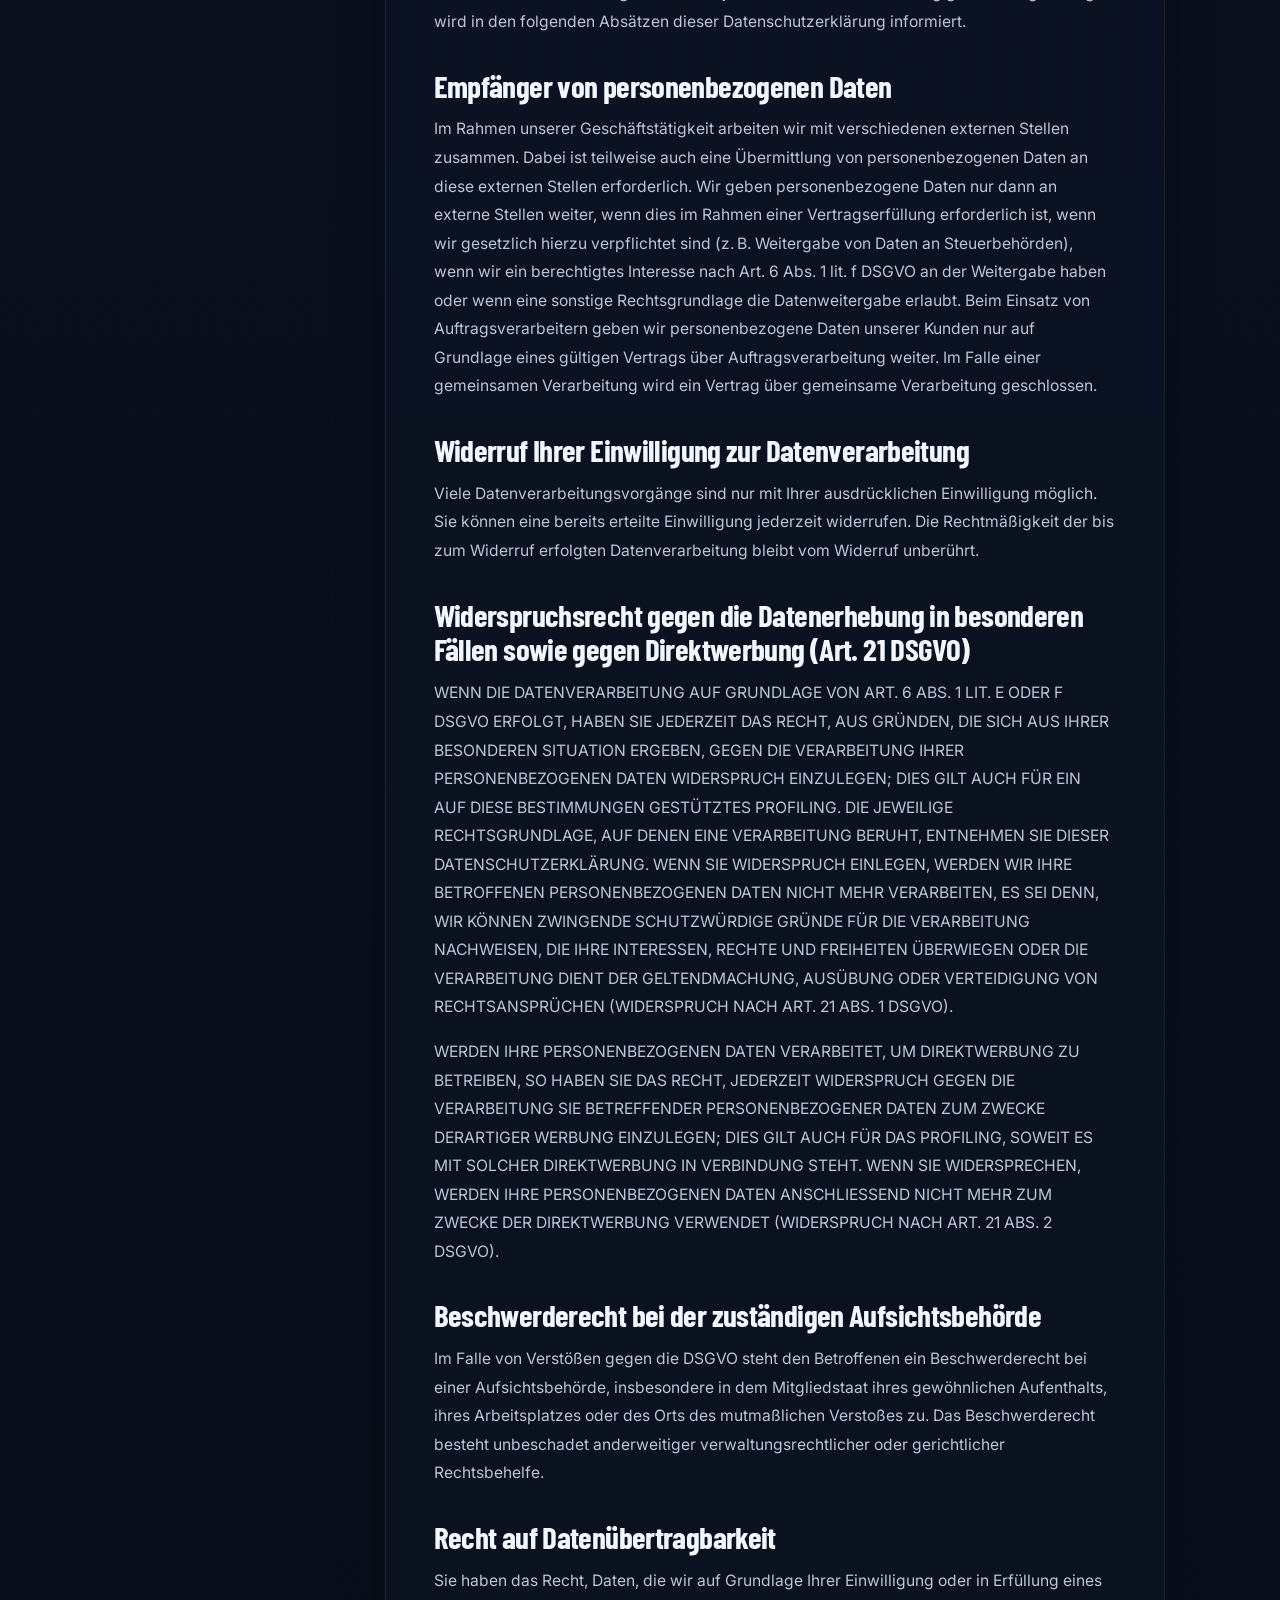
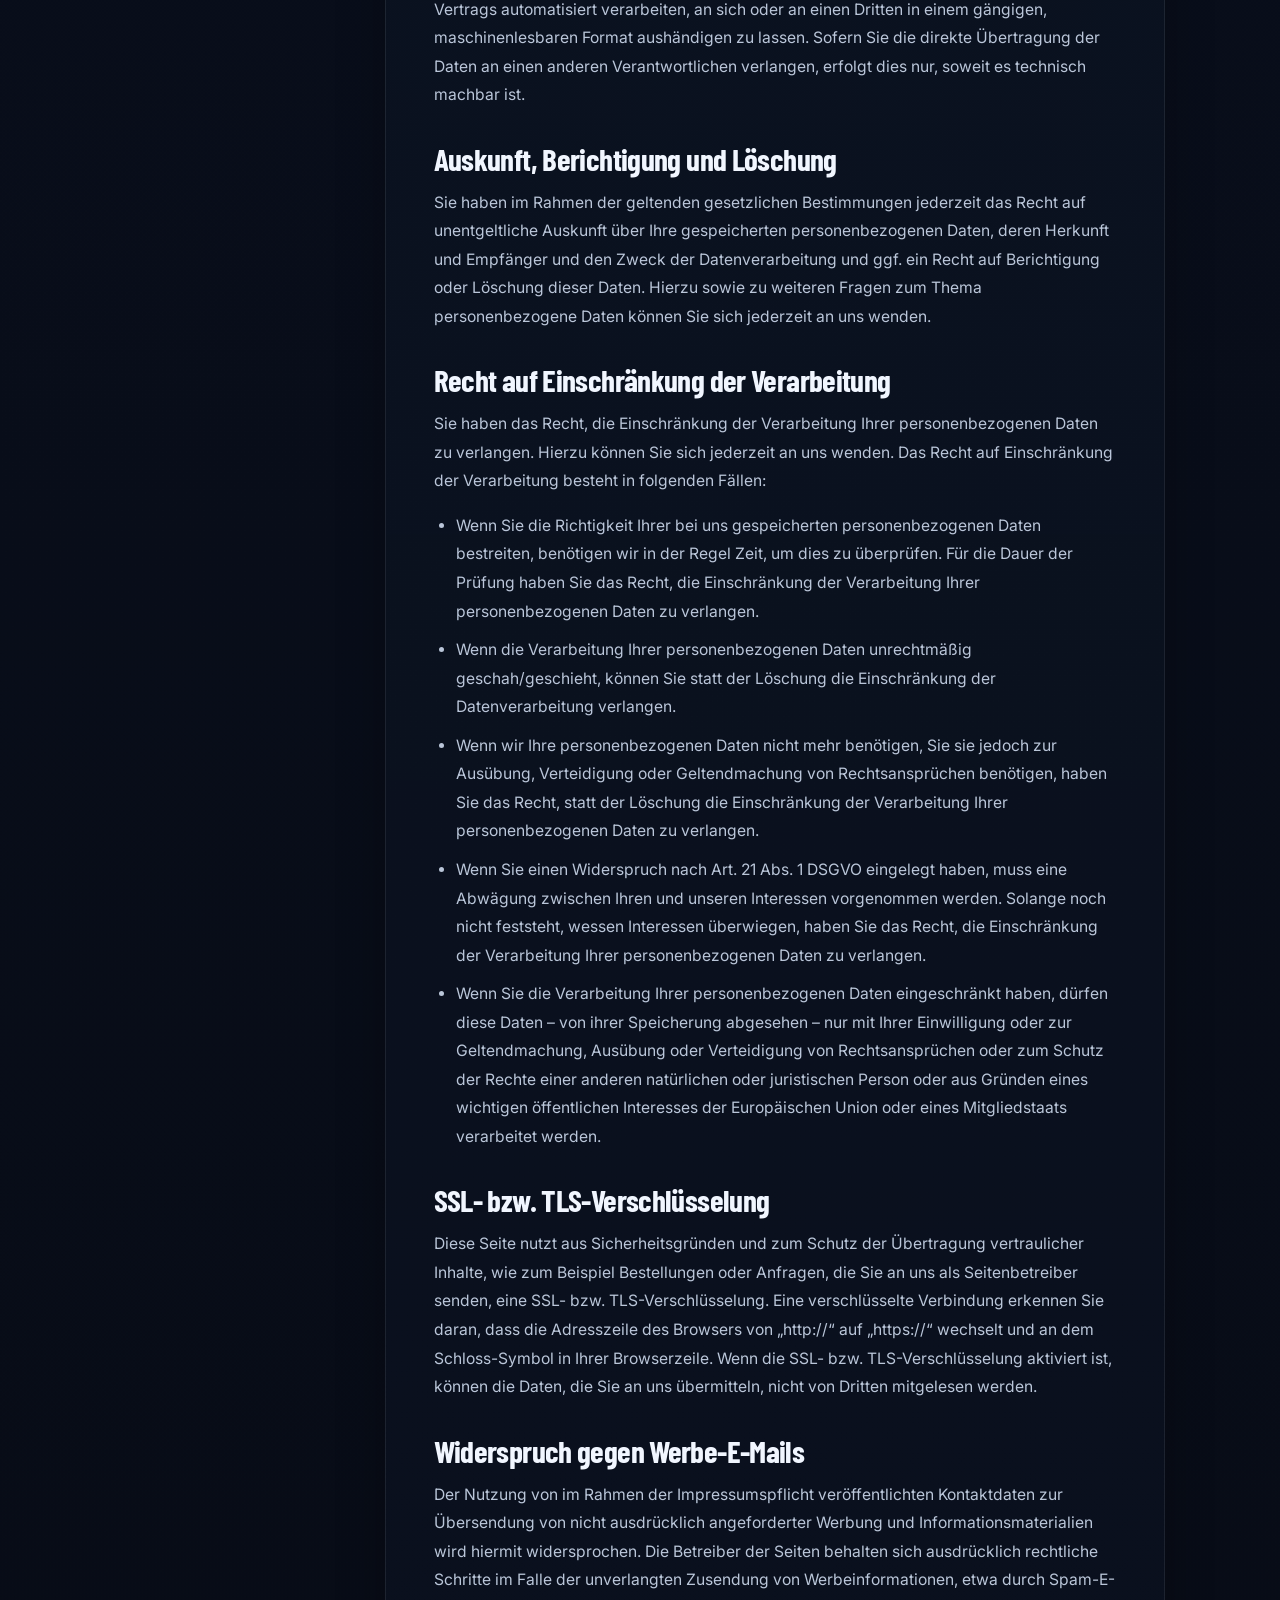
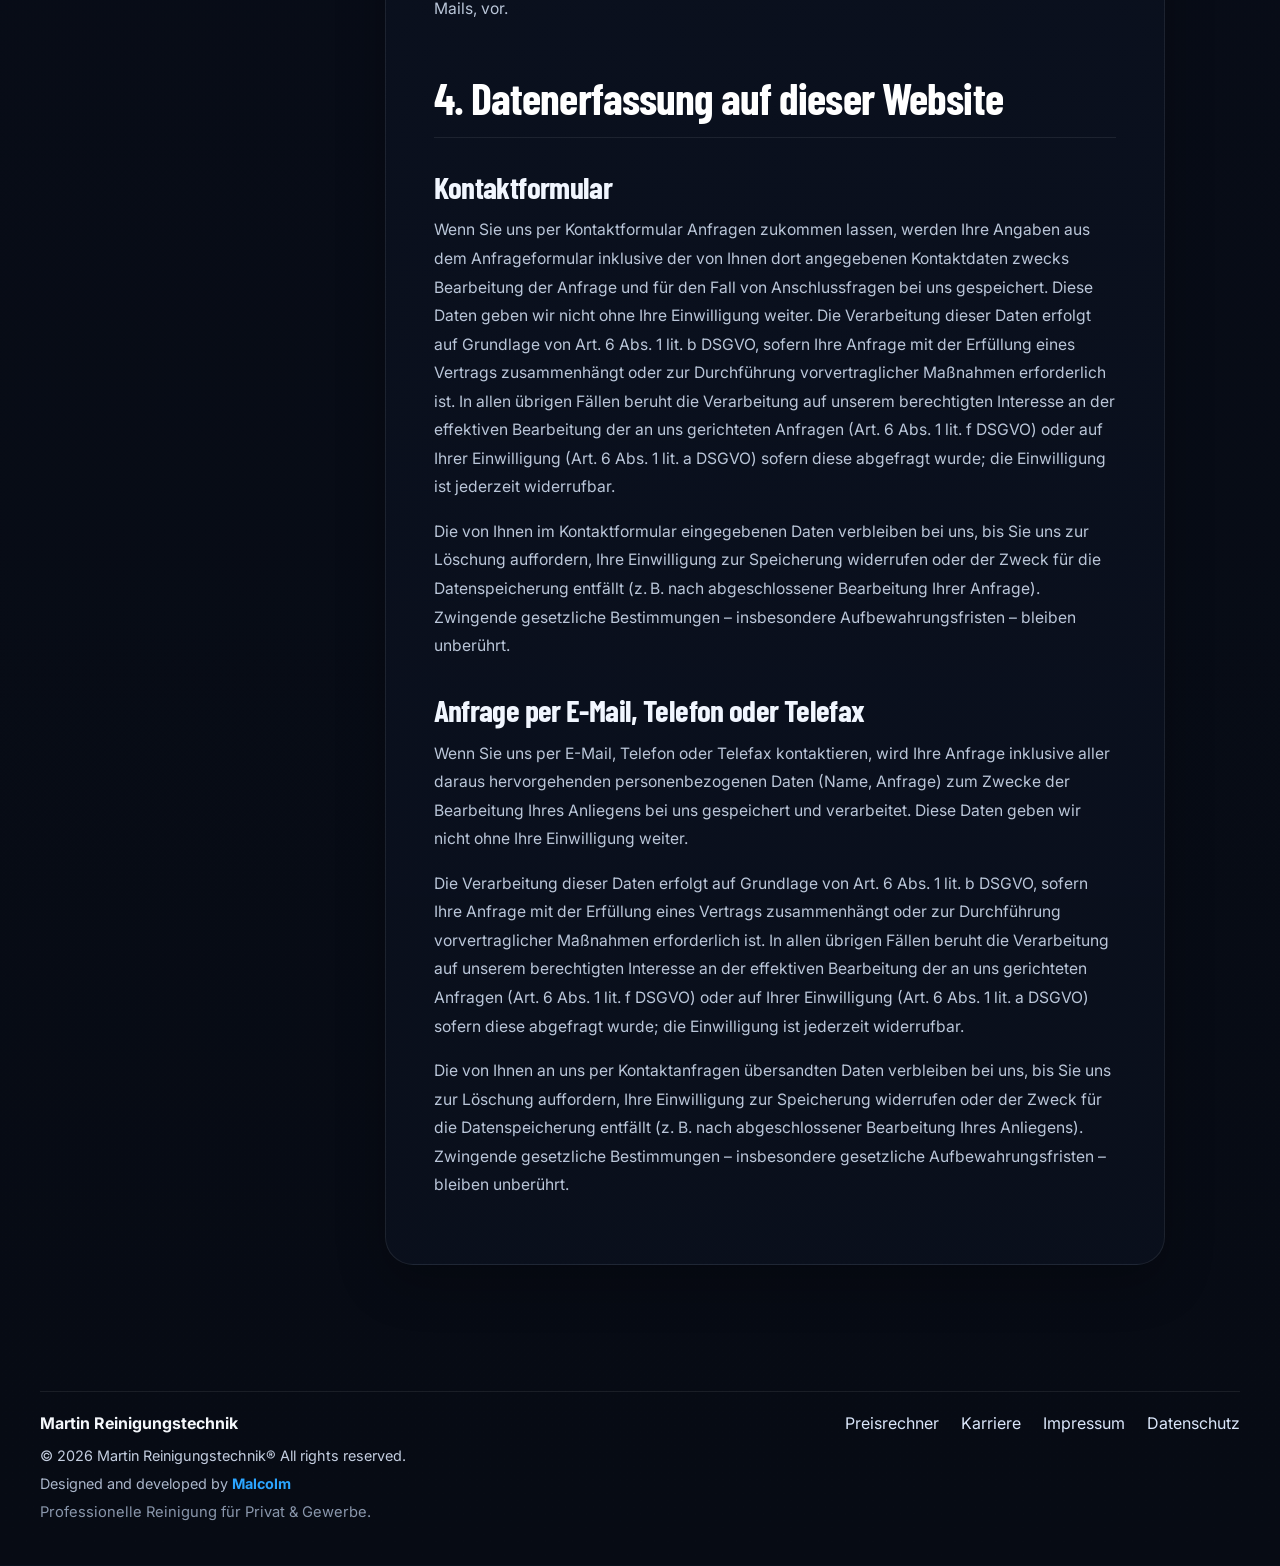
==== commit 7d64e4b6: "Finalized and fixed remaining bugs" ====
--- a/datenschutz/index.html
+++ b/datenschutz/index.html
@@ -18,13 +18,25 @@
       <a href="/" class="logo" aria-label="Martin Reinigungstechnik Startseite">
         <img src="/assets/icons/Reinigungstechnik-logo.svg" alt="Martin Reinigungstechnik Logo">
       </a>
-      <nav class="nav">
+      <div class="topbar__actions">
+
+        <button class="menu-toggle" type="button" aria-expanded="false" aria-controls="site-navigation">
+
+          <span class="menu-toggle__label">Menü</span>
+
+          <span class="menu-toggle__icon" aria-hidden="true"><span></span><span></span><span></span></span>
+
+        </button>
+
+        <nav class="nav" id="site-navigation" aria-label="Hauptnavigation">
         <a href="/#leistungen">Leistungen</a>
         <a href="/#bewertungen">Bewertungen</a>
         <a href="/preisrechner/index.html">Preisrechner</a>
         <a href="/karriere/index.html">Karriere</a>
         <a href="/#kontakt">Kontakt</a>
       </nav>
+
+      </div>
     </div>
   </div>
 
@@ -146,6 +158,7 @@
       <div class="footer__brand">
         <strong>Martin Reinigungstechnik</strong>
         <p class="footer__copyright">© 2026 Martin Reinigungstechnik® All rights reserved.</p>
+        <p class="footer__credit">Designed and developed by <a href="https://www.linkedin.com/in/dennis-martin-1b48523a5/" target="_blank" rel="noopener noreferrer">Malcolm</a></p>
         <p class="footer__tagline">Professionelle Reinigung für Privat &amp; Gewerbe.</p>
       </div>
       <div class="footer__links">
--- a/css/style.css
+++ b/css/style.css
@@ -2094,3 +2094,233 @@
     min-height: auto;
   }
 }
+
+
+/* ===== KOMPAKTES AUSKLAPPMENÜ ===== */
+.topbar__inner {
+  position: relative;
+  min-height: 72px;
+}
+
+.logo img {
+  width: min(205px, 28vw);
+  min-width: 170px;
+}
+
+.topbar__actions {
+  position: relative;
+  margin-left: auto;
+}
+
+.menu-toggle {
+  min-height: 44px;
+  display: inline-flex;
+  align-items: center;
+  gap: 11px;
+  padding: 10px 15px;
+  border: 1px solid rgba(255, 255, 255, 0.12);
+  border-radius: 13px;
+  background: rgba(255, 255, 255, 0.05);
+  color: var(--text);
+  cursor: pointer;
+  transition: background 0.2s ease, border-color 0.2s ease, transform 0.2s ease;
+}
+
+.menu-toggle:hover,
+.menu-toggle.is-open {
+  background: rgba(43, 164, 255, 0.12);
+  border-color: rgba(43, 164, 255, 0.36);
+}
+
+.menu-toggle__label {
+  font-weight: 700;
+}
+
+.menu-toggle__icon {
+  width: 20px;
+  display: grid;
+  gap: 4px;
+}
+
+.menu-toggle__icon span {
+  width: 100%;
+  height: 2px;
+  display: block;
+  border-radius: 999px;
+  background: currentColor;
+  transition: transform 0.2s ease, opacity 0.2s ease;
+}
+
+.menu-toggle.is-open .menu-toggle__icon span:nth-child(1) {
+  transform: translateY(6px) rotate(45deg);
+}
+
+.menu-toggle.is-open .menu-toggle__icon span:nth-child(2) {
+  opacity: 0;
+}
+
+.menu-toggle.is-open .menu-toggle__icon span:nth-child(3) {
+  transform: translateY(-6px) rotate(-45deg);
+}
+
+.nav {
+  position: absolute;
+  top: calc(100% + 12px);
+  right: 0;
+  min-width: 260px;
+  display: grid;
+  gap: 4px;
+  padding: 12px;
+  border: 1px solid rgba(255, 255, 255, 0.1);
+  border-radius: 18px;
+  background: rgba(8, 14, 26, 0.97);
+  box-shadow: 0 22px 48px rgba(0, 0, 0, 0.36);
+  backdrop-filter: blur(18px);
+  -webkit-backdrop-filter: blur(18px);
+  opacity: 0;
+  visibility: hidden;
+  transform: translateY(-8px) scale(0.98);
+  transform-origin: top right;
+  pointer-events: none;
+  transition: opacity 0.18s ease, visibility 0.18s ease, transform 0.18s ease;
+}
+
+.nav.is-open {
+  opacity: 1;
+  visibility: visible;
+  transform: translateY(0) scale(1);
+  pointer-events: auto;
+}
+
+.nav a {
+  display: block;
+  padding: 11px 13px;
+  border-radius: 11px;
+  color: var(--text-soft);
+}
+
+.nav a:hover {
+  background: rgba(43, 164, 255, 0.1);
+  color: var(--text);
+}
+
+/* ===== BEWERTUNGS-VORSCHAU ===== */
+.reviews-demo-note {
+  width: min(760px, 100%);
+  margin: -16px auto 30px;
+  display: flex;
+  align-items: center;
+  justify-content: center;
+  flex-wrap: wrap;
+  gap: 8px 12px;
+  text-align: center;
+  color: var(--text-soft);
+  font-size: 0.92rem;
+}
+
+.reviews-demo-note strong,
+.review-card__badge {
+  display: inline-flex;
+  align-items: center;
+  min-height: 28px;
+  padding: 4px 10px;
+  border-radius: 999px;
+  background: rgba(43, 164, 255, 0.12);
+  border: 1px solid rgba(43, 164, 255, 0.26);
+  color: var(--accent);
+  font-size: 0.76rem;
+  font-weight: 800;
+  letter-spacing: 0.08em;
+  text-transform: uppercase;
+}
+
+.review-card {
+  display: flex;
+  flex-direction: column;
+}
+
+.review-card__footer {
+  margin-top: auto;
+}
+
+.review-card__footer .review-stars {
+  font-size: 0.92rem;
+}
+
+/* ===== FOOTER CREDIT ===== */
+.footer__credit {
+  color: #aab6ca;
+  font-size: 0.9rem;
+}
+
+.footer__credit a {
+  color: var(--accent);
+  font-weight: 700;
+}
+
+.footer__credit a:hover {
+  color: #76c7ff;
+}
+
+/* ===== DATEIANHÄNGE & MENGENRABATT ===== */
+.form-field input[type="file"]::file-selector-button {
+  margin-right: 12px;
+  padding: 9px 12px;
+  border: 0;
+  border-radius: 10px;
+  background: rgba(43, 164, 255, 0.18);
+  color: #e9f6ff;
+  cursor: pointer;
+}
+
+.receipt-line--discount {
+  color: #276b22;
+}
+
+.receipt-line--discount strong {
+  color: #276b22;
+}
+
+@media (max-width: 760px) {
+  body {
+    padding-top: 68px;
+  }
+
+  .topbar__inner {
+    min-height: 68px;
+    padding: 8px 0;
+    flex-direction: row;
+    align-items: center;
+    gap: 14px;
+  }
+
+  .logo img {
+    width: min(165px, 52vw);
+    min-width: 0;
+  }
+
+  .topbar__actions {
+    margin-left: auto;
+  }
+
+  .menu-toggle {
+    min-height: 42px;
+    padding: 9px 12px;
+  }
+
+  .menu-toggle__label {
+    font-size: 0.9rem;
+  }
+
+  .nav {
+    top: calc(100% + 9px);
+    right: 0;
+    width: min(310px, calc(100vw - 40px));
+    min-width: 0;
+  }
+
+  .reviews-demo-note {
+    justify-content: flex-start;
+    text-align: left;
+  }
+}
